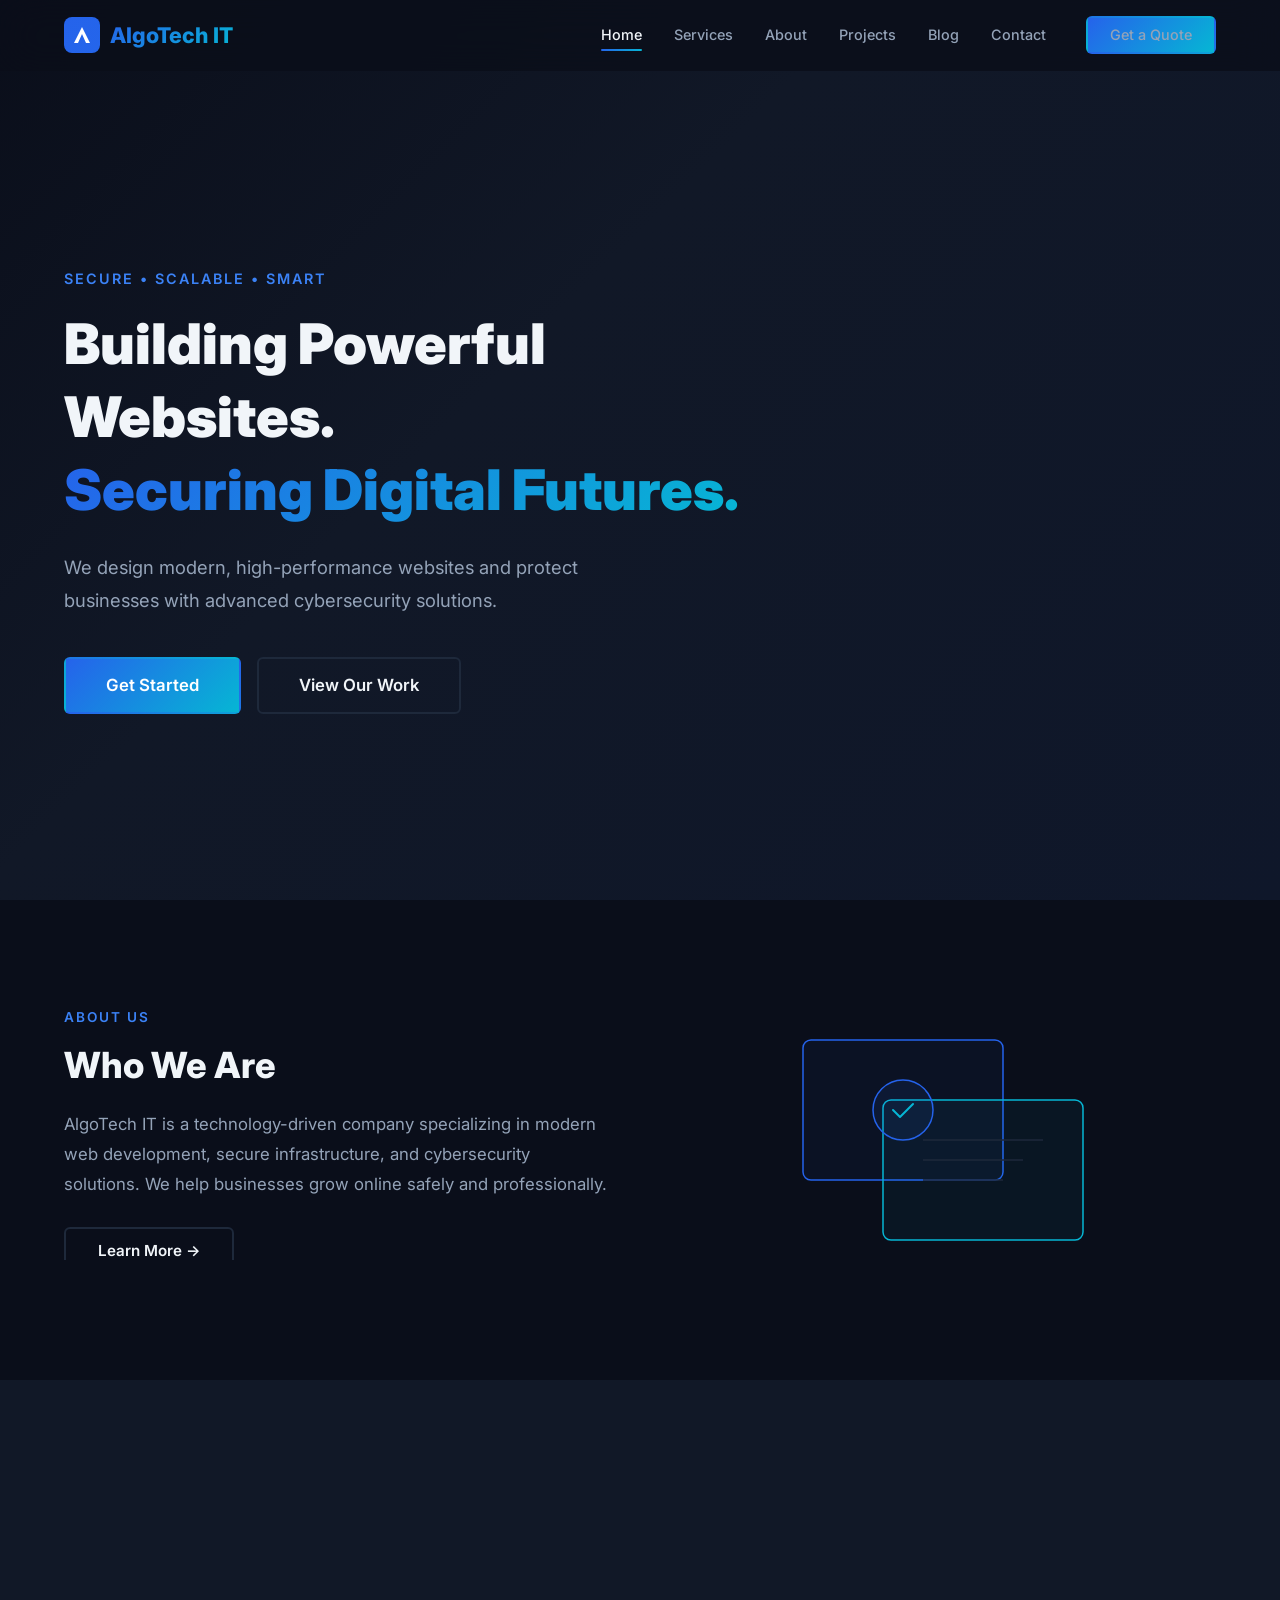
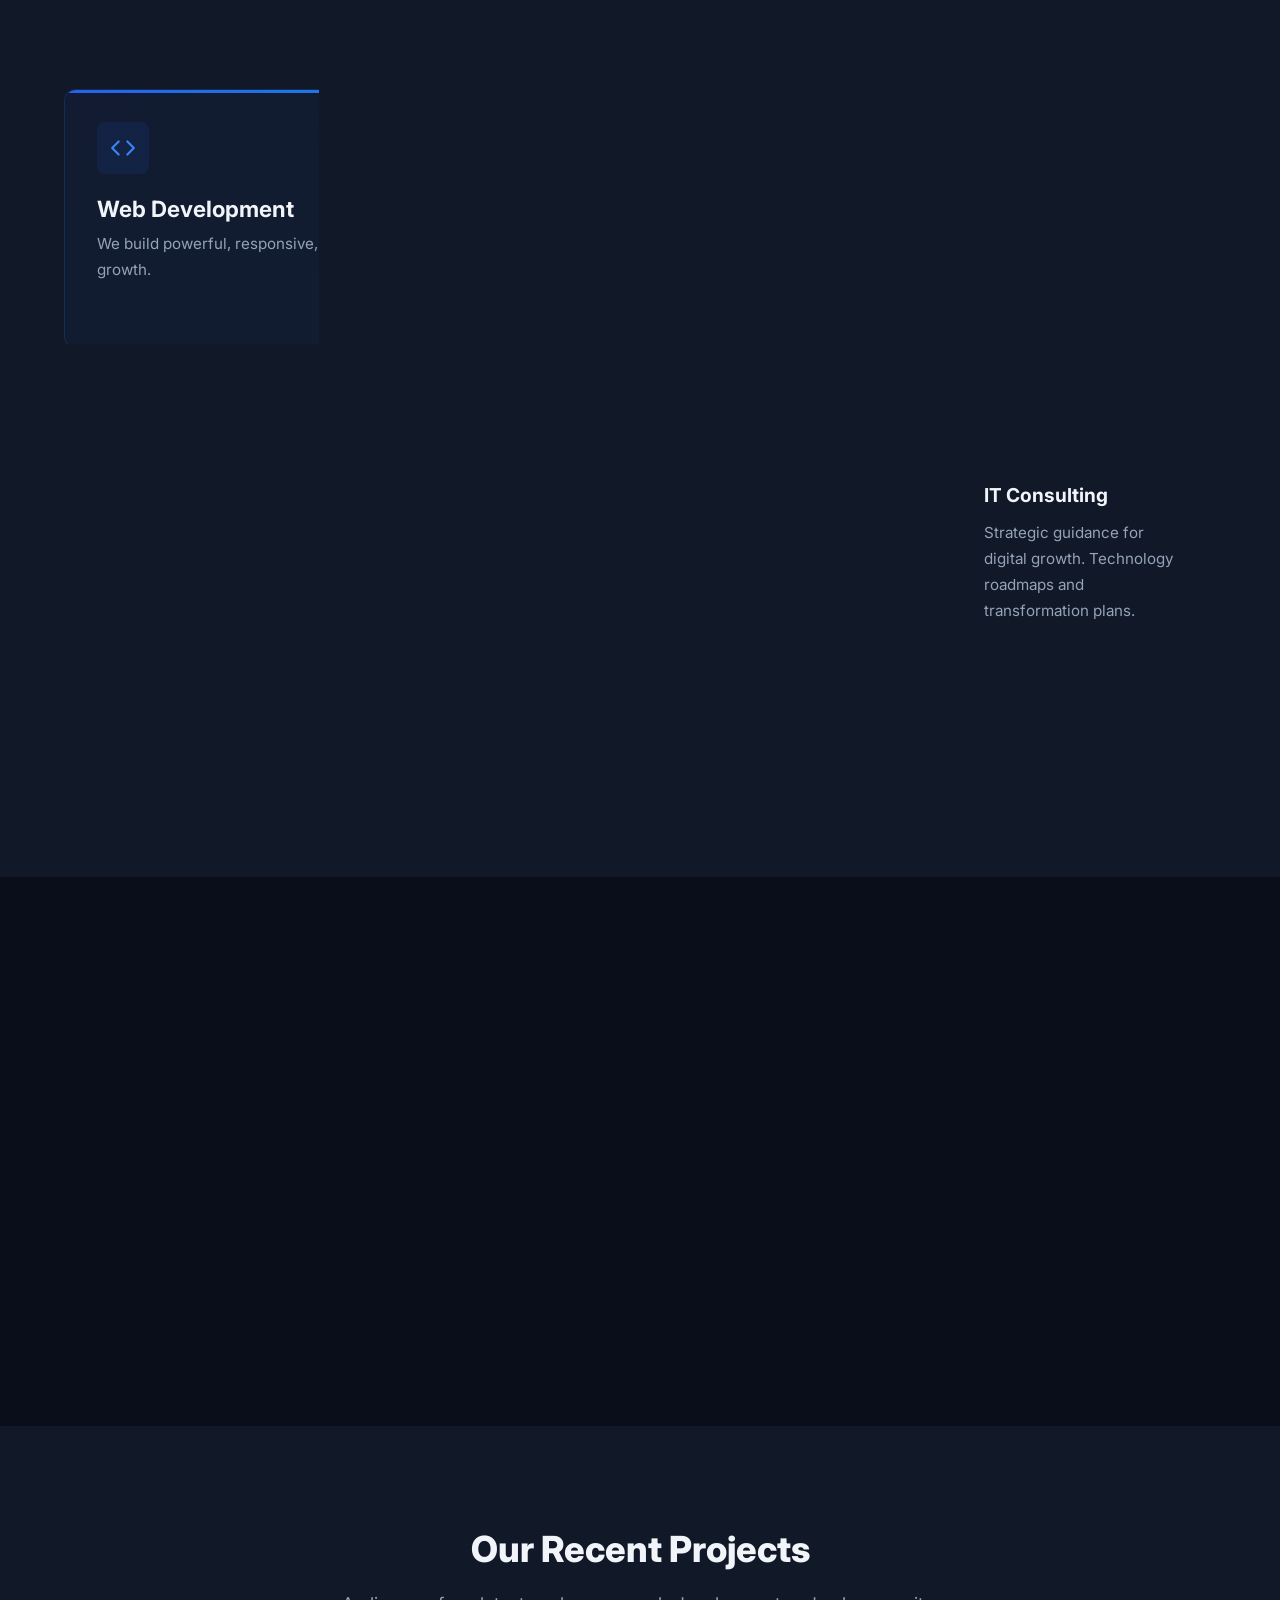
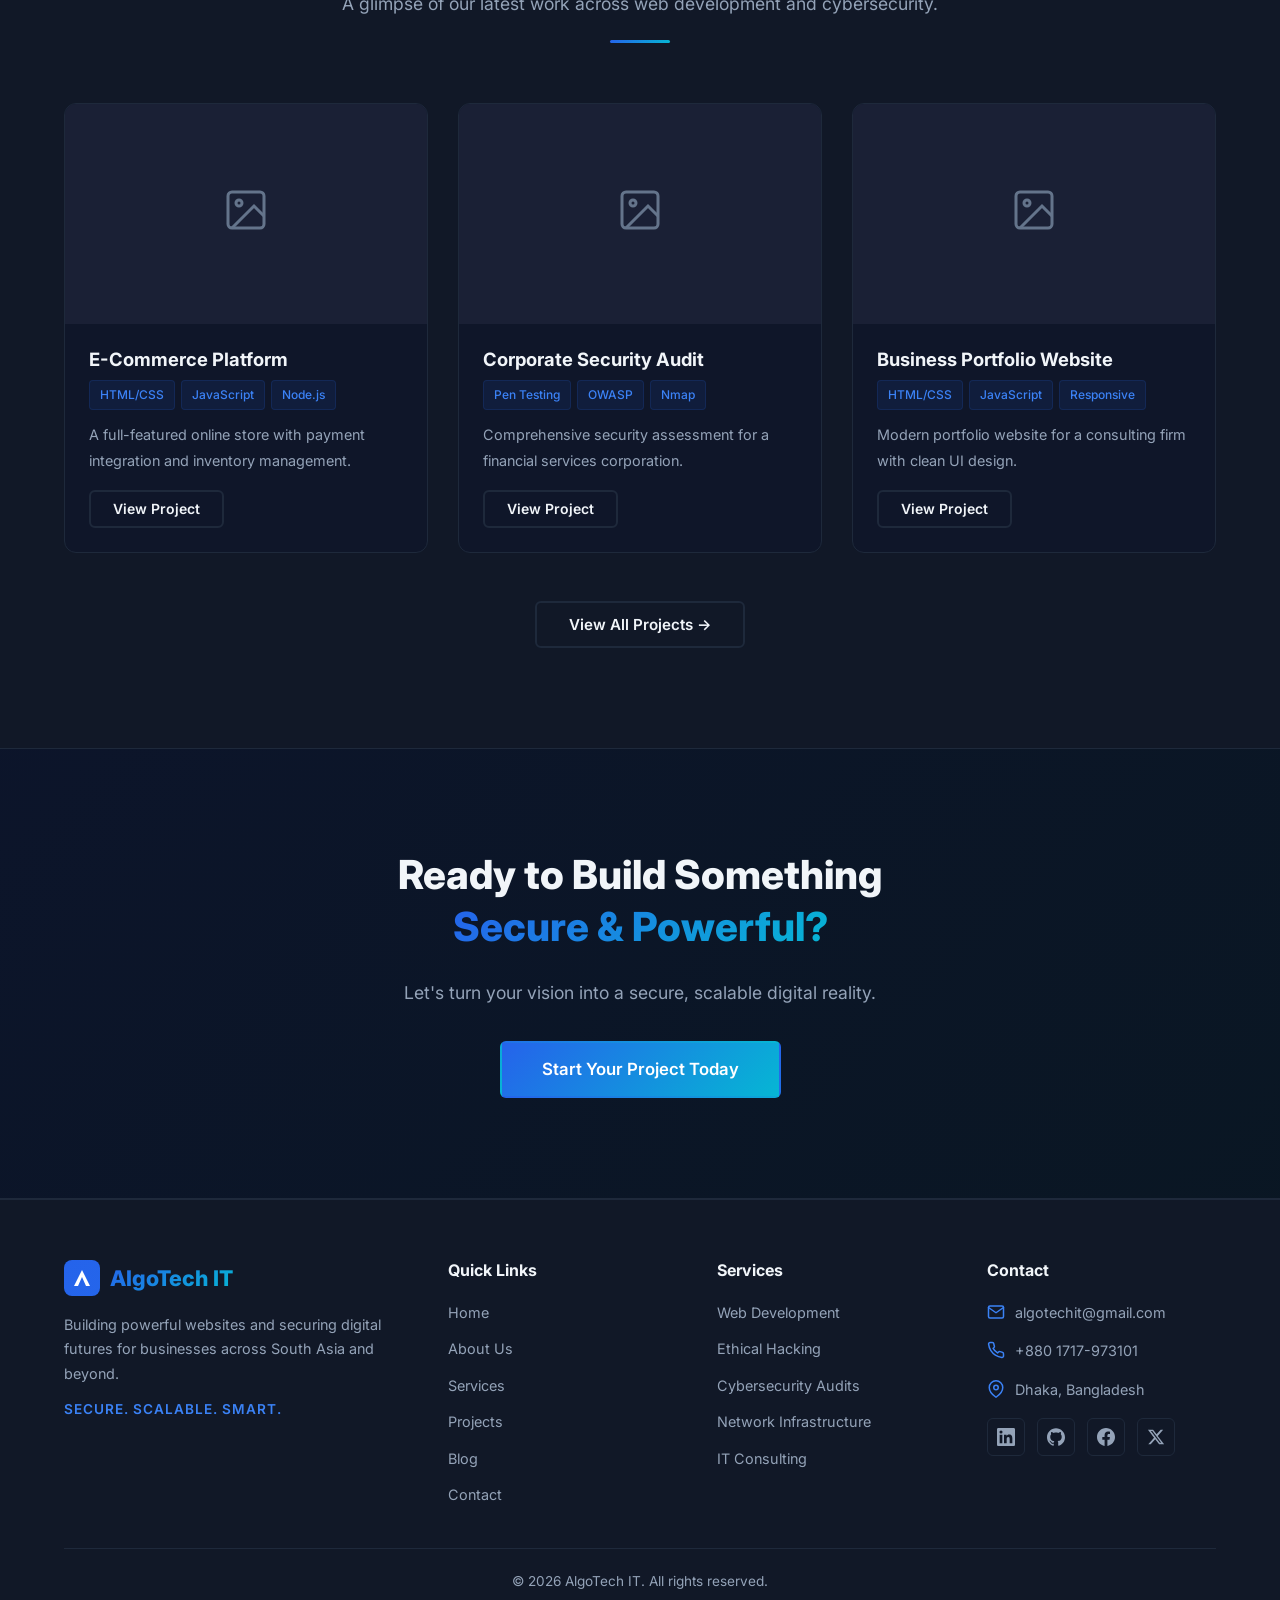
==== index.html @ ce2f061b "commiting initial website" ====
<!DOCTYPE html>
<html lang="en">
<head>
  <meta charset="UTF-8">
  <meta name="viewport" content="width=device-width, initial-scale=1.0">
  <title>AlgoTech IT — Building Powerful Websites. Securing Digital Futures.</title>
  <meta name="description" content="AlgoTech IT specializes in modern web development, cybersecurity solutions, and secure infrastructure. Build your digital presence with confidence.">
  
  <!-- Open Graph -->
  <meta property="og:title" content="AlgoTech IT — Secure. Scalable. Smart.">
  <meta property="og:description" content="Modern web development and cybersecurity solutions for businesses.">
  <meta property="og:type" content="website">
  <meta property="og:url" content="https://algotechit.com">
  <meta property="og:image" content="assets/images/og-image.jpg">
  
  <!-- Twitter Card -->
  <meta name="twitter:card" content="summary_large_image">
  <meta name="twitter:title" content="AlgoTech IT — Secure. Scalable. Smart.">
  <meta name="twitter:description" content="Modern web development and cybersecurity solutions for businesses.">
  
  <!-- Favicon -->
  <link rel="icon" type="image/svg+xml" href="assets/images/favicon.svg">
  
  <!-- Stylesheets -->
  <link rel="stylesheet" href="css/style.css">
  <link rel="stylesheet" href="css/components.css">
  <link rel="stylesheet" href="css/animations.css">
</head>
<body>

  <!-- ========== NAVIGATION ========== -->
  <nav class="navbar" role="navigation" aria-label="Main navigation">
    <div class="container">
      <a href="index.html" class="nav-logo" aria-label="AlgoTech IT Home">
        <!-- Logo SVG -->
        <svg class="logo-icon" viewBox="0 0 36 36" fill="none" xmlns="http://www.w3.org/2000/svg">
          <rect width="36" height="36" rx="8" fill="url(#logo-grad)"/>
          <path d="M10 26L18 10L26 26H22L18 17L14 26H10Z" fill="white"/>
          <defs>
            <linearGradient id="logo-grad" x1="0" y1="0" x2="36" y2="36">
              <stop stop-color="#2563eb"/>
              <stop offset="1" stop-color="#06b6d4"/>
            </linearGradient>
          </defs>
        </svg>
        <span>AlgoTech IT</span>
      </a>

      <div class="nav-links">
        <a href="index.html" aria-current="page">Home</a>
        <a href="services.html">Services</a>
        <a href="about.html">About</a>
        <a href="projects.html">Projects</a>
        <a href="blog.html">Blog</a>
        <a href="contact.html">Contact</a>
        <a href="contact.html" class="btn btn-primary btn-sm nav-cta">Get a Quote</a>
      </div>

      <button class="nav-toggle" aria-label="Toggle menu" aria-expanded="false">
        <span></span>
        <span></span>
        <span></span>
      </button>
    </div>
  </nav>

  <main>
    <!-- ========== HERO SECTION ========== -->
    <section class="hero" style="background: linear-gradient(135deg, #0a0e1a 0%, #111827 40%, #0f172a 100%);">
      <div class="container" style="min-height: 100vh; display: flex; align-items: center; padding-top: 80px;">
        <div style="max-width: 720px;">
          <p class="hero-animate-1" style="color: var(--accent-glow); font-weight: 600; font-size: 0.9rem; letter-spacing: 2px; text-transform: uppercase; margin-bottom: 16px;">
            Secure &bull; Scalable &bull; Smart
          </p>
          <h1 class="hero-animate-1" style="margin-bottom: 24px;">
            Building Powerful Websites.<br>
            <span class="text-gradient">Securing Digital Futures.</span>
          </h1>
          <p class="hero-animate-2" style="font-size: 1.15rem; color: var(--text-secondary); margin-bottom: 40px; max-width: 560px; line-height: 1.8;">
            We design modern, high-performance websites and protect businesses with advanced cybersecurity solutions.
          </p>
          <div class="hero-animate-3" style="display: flex; gap: 16px; flex-wrap: wrap;">
            <a href="contact.html" class="btn btn-primary btn-lg">Get Started</a>
            <a href="projects.html" class="btn btn-outline btn-lg">View Our Work</a>
          </div>
        </div>
      </div>
      <!-- Decorative element -->
      <div style="position: absolute; top: 50%; right: 10%; transform: translateY(-50%); opacity: 0.03; pointer-events: none; display: none;" aria-hidden="true">
        <svg width="500" height="500" viewBox="0 0 500 500" fill="none">
          <circle cx="250" cy="250" r="200" stroke="white" stroke-width="1"/>
          <circle cx="250" cy="250" r="150" stroke="white" stroke-width="1"/>
          <circle cx="250" cy="250" r="100" stroke="white" stroke-width="1"/>
        </svg>
      </div>
    </section>

    <!-- ========== ABOUT SNAPSHOT ========== -->
    <section class="section" id="about-snapshot">
      <div class="container">
        <div style="display: grid; grid-template-columns: 1fr 1fr; gap: 60px; align-items: center;">
          <div class="animate-on-scroll">
            <p style="color: var(--accent-glow); font-weight: 600; font-size: 0.85rem; letter-spacing: 2px; text-transform: uppercase; margin-bottom: 12px;">About Us</p>
            <h2 style="margin-bottom: 20px;">Who We Are</h2>
            <p style="font-size: 1.05rem; margin-bottom: 28px;">
              AlgoTech IT is a technology-driven company specializing in modern web development, secure infrastructure, and cybersecurity solutions. We help businesses grow online safely and professionally.
            </p>
            <a href="about.html" class="btn btn-outline">Learn More →</a>
          </div>
          <div class="animate-on-scroll" data-delay="2" style="display: flex; justify-content: center;">
            <!-- Decorative SVG Graphic -->
            <svg width="320" height="280" viewBox="0 0 320 280" fill="none" xmlns="http://www.w3.org/2000/svg">
              <rect x="20" y="40" width="200" height="140" rx="8" stroke="#2563eb" stroke-width="1.5" fill="rgba(37,99,235,0.05)"/>
              <rect x="100" y="100" width="200" height="140" rx="8" stroke="#06b6d4" stroke-width="1.5" fill="rgba(6,182,212,0.05)"/>
              <circle cx="120" cy="110" r="30" stroke="#2563eb" stroke-width="1.5" fill="rgba(37,99,235,0.08)"/>
              <path d="M110 110L117 117L130 104" stroke="#06b6d4" stroke-width="2" stroke-linecap="round" stroke-linejoin="round"/>
              <line x1="140" y1="140" x2="260" y2="140" stroke="#1e293b" stroke-width="1.5"/>
              <line x1="140" y1="160" x2="240" y2="160" stroke="#1e293b" stroke-width="1.5"/>
              <line x1="140" y1="180" x2="220" y2="180" stroke="#1e293b" stroke-width="1.5"/>
            </svg>
          </div>
        </div>
      </div>
    </section>

    <!-- ========== CORE SERVICES ========== -->
    <section class="section bg-secondary" id="services-preview">
      <div class="container">
        <div class="section-header animate-on-scroll">
          <h2>What We Do Best</h2>
          <p>Comprehensive technology solutions tailored for your business growth and security.</p>
          <span class="accent-line"></span>
        </div>

        <div style="display: grid; grid-template-columns: 1fr 1fr; gap: 30px; margin-bottom: 30px;">
          <!-- Web Development (Featured) -->
          <div class="card card-featured animate-on-scroll" style="grid-column: span 2;">
            <div style="display: grid; grid-template-columns: 1fr 1fr; gap: 40px; align-items: start;">
              <div>
                <div class="card-icon">
                  <svg viewBox="0 0 24 24" fill="none" stroke="currentColor" stroke-width="2" stroke-linecap="round" stroke-linejoin="round">
                    <polyline points="16 18 22 12 16 6"></polyline>
                    <polyline points="8 6 2 12 8 18"></polyline>
                  </svg>
                </div>
                <h3 style="font-size: 1.4rem; margin-bottom: 8px;">Web Development</h3>
                <p>We build powerful, responsive, and modern websites that drive business growth.</p>
              </div>
              <ul class="service-list">
                <li>
                  <svg viewBox="0 0 24 24" fill="none" stroke="currentColor" stroke-width="2" stroke-linecap="round" stroke-linejoin="round"><polyline points="20 6 9 17 4 12"></polyline></svg>
                  Custom Business Websites
                </li>
                <li>
                  <svg viewBox="0 0 24 24" fill="none" stroke="currentColor" stroke-width="2" stroke-linecap="round" stroke-linejoin="round"><polyline points="20 6 9 17 4 12"></polyline></svg>
                  E-commerce Platforms
                </li>
                <li>
                  <svg viewBox="0 0 24 24" fill="none" stroke="currentColor" stroke-width="2" stroke-linecap="round" stroke-linejoin="round"><polyline points="20 6 9 17 4 12"></polyline></svg>
                  Portfolio Websites
                </li>
                <li>
                  <svg viewBox="0 0 24 24" fill="none" stroke="currentColor" stroke-width="2" stroke-linecap="round" stroke-linejoin="round"><polyline points="20 6 9 17 4 12"></polyline></svg>
                  Web Applications
                </li>
                <li>
                  <svg viewBox="0 0 24 24" fill="none" stroke="currentColor" stroke-width="2" stroke-linecap="round" stroke-linejoin="round"><polyline points="20 6 9 17 4 12"></polyline></svg>
                  Maintenance &amp; Optimization
                </li>
              </ul>
            </div>
          </div>
        </div>

        <div class="grid grid-4">
          <!-- Ethical Hacking -->
          <div class="card animate-on-scroll" data-delay="1">
            <div class="card-icon">
              <svg viewBox="0 0 24 24" fill="none" stroke="currentColor" stroke-width="2" stroke-linecap="round" stroke-linejoin="round">
                <path d="M12 22s8-4 8-10V5l-8-3-8 3v7c0 6 8 10 8 10z"></path>
              </svg>
            </div>
            <h3>Ethical Hacking &amp; Pen Testing</h3>
            <p>Identify vulnerabilities before hackers do. Proactive security testing for your systems.</p>
          </div>

          <!-- Cybersecurity Audits -->
          <div class="card animate-on-scroll" data-delay="2">
            <div class="card-icon">
              <svg viewBox="0 0 24 24" fill="none" stroke="currentColor" stroke-width="2" stroke-linecap="round" stroke-linejoin="round">
                <path d="M9 21H5a2 2 0 0 1-2-2V5a2 2 0 0 1 2-2h4"></path>
                <polyline points="16 17 21 12 16 7"></polyline>
                <line x1="21" y1="12" x2="9" y2="12"></line>
              </svg>
            </div>
            <h3>Cybersecurity Audits</h3>
            <p>Full security assessment for your systems. Comprehensive reports and recommendations.</p>
          </div>

          <!-- Network Infrastructure -->
          <div class="card animate-on-scroll" data-delay="3">
            <div class="card-icon">
              <svg viewBox="0 0 24 24" fill="none" stroke="currentColor" stroke-width="2" stroke-linecap="round" stroke-linejoin="round">
                <rect x="2" y="2" width="20" height="8" rx="2" ry="2"></rect>
                <rect x="2" y="14" width="20" height="8" rx="2" ry="2"></rect>
                <line x1="6" y1="6" x2="6.01" y2="6"></line>
                <line x1="6" y1="18" x2="6.01" y2="18"></line>
              </svg>
            </div>
            <h3>Network Infrastructure</h3>
            <p>Reliable and scalable network solutions. From setup to ongoing management.</p>
          </div>

          <!-- IT Consulting -->
          <div class="card animate-on-scroll" data-delay="4">
            <div class="card-icon">
              <svg viewBox="0 0 24 24" fill="none" stroke="currentColor" stroke-width="2" stroke-linecap="round" stroke-linejoin="round">
                <circle cx="12" cy="12" r="3"></circle>
                <path d="M19.4 15a1.65 1.65 0 0 0 .33 1.82l.06.06a2 2 0 0 1 0 2.83 2 2 0 0 1-2.83 0l-.06-.06a1.65 1.65 0 0 0-1.82-.33 1.65 1.65 0 0 0-1 1.51V21a2 2 0 0 1-2 2 2 2 0 0 1-2-2v-.09A1.65 1.65 0 0 0 9 19.4a1.65 1.65 0 0 0-1.82.33l-.06.06a2 2 0 0 1-2.83 0 2 2 0 0 1 0-2.83l.06-.06A1.65 1.65 0 0 0 4.68 15a1.65 1.65 0 0 0-1.51-1H3a2 2 0 0 1-2-2 2 2 0 0 1 2-2h.09A1.65 1.65 0 0 0 4.6 9a1.65 1.65 0 0 0-.33-1.82l-.06-.06a2 2 0 0 1 0-2.83 2 2 0 0 1 2.83 0l.06.06A1.65 1.65 0 0 0 9 4.68a1.65 1.65 0 0 0 1-1.51V3a2 2 0 0 1 2-2 2 2 0 0 1 2 2v.09a1.65 1.65 0 0 0 1 1.51 1.65 1.65 0 0 0 1.82-.33l.06-.06a2 2 0 0 1 2.83 0 2 2 0 0 1 0 2.83l-.06.06a1.65 1.65 0 0 0-.33 1.82V9a1.65 1.65 0 0 0 1.51 1H21a2 2 0 0 1 2 2 2 2 0 0 1-2 2h-.09a1.65 1.65 0 0 0-1.51 1z"></path>
              </svg>
            </div>
            <h3>IT Consulting</h3>
            <p>Strategic guidance for digital growth. Technology roadmaps and transformation plans.</p>
          </div>
        </div>

        <div style="text-align: center; margin-top: 48px;" class="animate-on-scroll">
          <a href="services.html" class="btn btn-outline">View All Services →</a>
        </div>
      </div>
    </section>

    <!-- ========== WHY CHOOSE US ========== -->
    <section class="section" id="why-us">
      <div class="container">
        <div class="section-header animate-on-scroll">
          <h2>Why Businesses Trust AlgoTech IT</h2>
          <p>We combine technical excellence with a commitment to security and client success.</p>
          <span class="accent-line"></span>
        </div>

        <div class="check-grid animate-on-scroll">
          <div class="check-item">
            <svg viewBox="0 0 24 24" fill="none" stroke="currentColor" stroke-width="2" stroke-linecap="round" stroke-linejoin="round"><polyline points="20 6 9 17 4 12"></polyline></svg>
            <span>Secure Coding Standards</span>
          </div>
          <div class="check-item">
            <svg viewBox="0 0 24 24" fill="none" stroke="currentColor" stroke-width="2" stroke-linecap="round" stroke-linejoin="round"><polyline points="20 6 9 17 4 12"></polyline></svg>
            <span>Modern UI/UX Design</span>
          </div>
          <div class="check-item">
            <svg viewBox="0 0 24 24" fill="none" stroke="currentColor" stroke-width="2" stroke-linecap="round" stroke-linejoin="round"><polyline points="20 6 9 17 4 12"></polyline></svg>
            <span>Fast Delivery</span>
          </div>
          <div class="check-item">
            <svg viewBox="0 0 24 24" fill="none" stroke="currentColor" stroke-width="2" stroke-linecap="round" stroke-linejoin="round"><polyline points="20 6 9 17 4 12"></polyline></svg>
            <span>Scalable Solutions</span>
          </div>
          <div class="check-item">
            <svg viewBox="0 0 24 24" fill="none" stroke="currentColor" stroke-width="2" stroke-linecap="round" stroke-linejoin="round"><polyline points="20 6 9 17 4 12"></polyline></svg>
            <span>Dedicated Support</span>
          </div>
        </div>
      </div>
    </section>

    <!-- ========== PORTFOLIO PREVIEW ========== -->
    <section class="section bg-secondary" id="portfolio-preview">
      <div class="container">
        <div class="section-header animate-on-scroll">
          <h2>Our Recent Projects</h2>
          <p>A glimpse of our latest work across web development and cybersecurity.</p>
          <span class="accent-line"></span>
        </div>

        <div class="grid grid-3">
          <!-- Project 1 -->
          <div class="project-card animate-on-scroll" data-delay="1">
            <div class="project-card-image">
              <div class="placeholder-icon">
                <svg viewBox="0 0 24 24" fill="none" stroke="currentColor" stroke-width="1.5"><rect x="3" y="3" width="18" height="18" rx="2"/><circle cx="8.5" cy="8.5" r="1.5"/><path d="M21 15l-5-5L5 21"/></svg>
              </div>
            </div>
            <div class="project-card-body">
              <h3>E-Commerce Platform</h3>
              <div class="tech-tags">
                <span class="tech-tag">HTML/CSS</span>
                <span class="tech-tag">JavaScript</span>
                <span class="tech-tag">Node.js</span>
              </div>
              <p>A full-featured online store with payment integration and inventory management.</p>
              <a href="projects.html" class="btn btn-outline btn-sm">View Project</a>
            </div>
          </div>

          <!-- Project 2 -->
          <div class="project-card animate-on-scroll" data-delay="2">
            <div class="project-card-image">
              <div class="placeholder-icon">
                <svg viewBox="0 0 24 24" fill="none" stroke="currentColor" stroke-width="1.5"><rect x="3" y="3" width="18" height="18" rx="2"/><circle cx="8.5" cy="8.5" r="1.5"/><path d="M21 15l-5-5L5 21"/></svg>
              </div>
            </div>
            <div class="project-card-body">
              <h3>Corporate Security Audit</h3>
              <div class="tech-tags">
                <span class="tech-tag">Pen Testing</span>
                <span class="tech-tag">OWASP</span>
                <span class="tech-tag">Nmap</span>
              </div>
              <p>Comprehensive security assessment for a financial services corporation.</p>
              <a href="projects.html" class="btn btn-outline btn-sm">View Project</a>
            </div>
          </div>

          <!-- Project 3 -->
          <div class="project-card animate-on-scroll" data-delay="3">
            <div class="project-card-image">
              <div class="placeholder-icon">
                <svg viewBox="0 0 24 24" fill="none" stroke="currentColor" stroke-width="1.5"><rect x="3" y="3" width="18" height="18" rx="2"/><circle cx="8.5" cy="8.5" r="1.5"/><path d="M21 15l-5-5L5 21"/></svg>
              </div>
            </div>
            <div class="project-card-body">
              <h3>Business Portfolio Website</h3>
              <div class="tech-tags">
                <span class="tech-tag">HTML/CSS</span>
                <span class="tech-tag">JavaScript</span>
                <span class="tech-tag">Responsive</span>
              </div>
              <p>Modern portfolio website for a consulting firm with clean UI design.</p>
              <a href="projects.html" class="btn btn-outline btn-sm">View Project</a>
            </div>
          </div>
        </div>

        <div style="text-align: center; margin-top: 48px;" class="animate-on-scroll">
          <a href="projects.html" class="btn btn-outline">View All Projects →</a>
        </div>
      </div>
    </section>

    <!-- ========== CTA SECTION ========== -->
    <section class="cta-section">
      <div class="container animate-on-scroll">
        <h2>Ready to Build Something<br><span class="text-gradient">Secure &amp; Powerful?</span></h2>
        <p>Let's turn your vision into a secure, scalable digital reality.</p>
        <a href="contact.html" class="btn btn-primary btn-lg">Start Your Project Today</a>
      </div>
    </section>
  </main>

  <!-- ========== FOOTER ========== -->
  <footer class="footer">
    <div class="container">
      <div class="footer-grid">
        <!-- Brand -->
        <div class="footer-col footer-brand">
          <a href="index.html" class="nav-logo" style="margin-bottom: 4px;">
            <svg class="logo-icon" viewBox="0 0 36 36" fill="none" xmlns="http://www.w3.org/2000/svg">
              <rect width="36" height="36" rx="8" fill="url(#logo-grad-f)"/>
              <path d="M10 26L18 10L26 26H22L18 17L14 26H10Z" fill="white"/>
              <defs><linearGradient id="logo-grad-f" x1="0" y1="0" x2="36" y2="36"><stop stop-color="#2563eb"/><stop offset="1" stop-color="#06b6d4"/></linearGradient></defs>
            </svg>
            <span>AlgoTech IT</span>
          </a>
          <p>Building powerful websites and securing digital futures for businesses across South Asia and beyond.</p>
          <p class="tagline">Secure. Scalable. Smart.</p>
        </div>

        <!-- Quick Links -->
        <div class="footer-col">
          <h4>Quick Links</h4>
          <div class="footer-links">
            <a href="index.html">Home</a>
            <a href="about.html">About Us</a>
            <a href="services.html">Services</a>
            <a href="projects.html">Projects</a>
            <a href="blog.html">Blog</a>
            <a href="contact.html">Contact</a>
          </div>
        </div>

        <!-- Services -->
        <div class="footer-col">
          <h4>Services</h4>
          <div class="footer-links">
            <a href="services.html#web-development">Web Development</a>
            <a href="services.html#ethical-hacking">Ethical Hacking</a>
            <a href="services.html#cybersecurity">Cybersecurity Audits</a>
            <a href="services.html#networking">Network Infrastructure</a>
            <a href="services.html#consulting">IT Consulting</a>
          </div>
        </div>

        <!-- Contact -->
        <div class="footer-col">
          <h4>Contact</h4>
          <div class="footer-contact-item">
            <svg viewBox="0 0 24 24" fill="none" stroke="currentColor" stroke-width="2" stroke-linecap="round" stroke-linejoin="round"><path d="M4 4h16c1.1 0 2 .9 2 2v12c0 1.1-.9 2-2 2H4c-1.1 0-2-.9-2-2V6c0-1.1.9-2 2-2z"></path><polyline points="22,6 12,13 2,6"></polyline></svg>
            <span>algotechit@gmail.com</span>
          </div>
          <div class="footer-contact-item">
            <svg viewBox="0 0 24 24" fill="none" stroke="currentColor" stroke-width="2" stroke-linecap="round" stroke-linejoin="round"><path d="M22 16.92v3a2 2 0 0 1-2.18 2 19.79 19.79 0 0 1-8.63-3.07 19.5 19.5 0 0 1-6-6 19.79 19.79 0 0 1-3.07-8.67A2 2 0 0 1 4.11 2h3a2 2 0 0 1 2 1.72 12.84 12.84 0 0 0 .7 2.81 2 2 0 0 1-.45 2.11L8.09 9.91a16 16 0 0 0 6 6l1.27-1.27a2 2 0 0 1 2.11-.45 12.84 12.84 0 0 0 2.81.7A2 2 0 0 1 22 16.92z"></path></svg>
            <span>+880 1717-973101</span>
          </div>
          <div class="footer-contact-item">
            <svg viewBox="0 0 24 24" fill="none" stroke="currentColor" stroke-width="2" stroke-linecap="round" stroke-linejoin="round"><path d="M21 10c0 7-9 13-9 13s-9-6-9-13a9 9 0 0 1 18 0z"></path><circle cx="12" cy="10" r="3"></circle></svg>
            <span>Dhaka, Bangladesh</span>
          </div>
          <div class="footer-socials">
            <a href="#" aria-label="LinkedIn"><svg viewBox="0 0 24 24" fill="currentColor"><path d="M20.447 20.452h-3.554v-5.569c0-1.328-.027-3.037-1.852-3.037-1.853 0-2.136 1.445-2.136 2.939v5.667H9.351V9h3.414v1.561h.046c.477-.9 1.637-1.85 3.37-1.85 3.601 0 4.267 2.37 4.267 5.455v6.286zM5.337 7.433a2.062 2.062 0 0 1-2.063-2.065 2.064 2.064 0 1 1 2.063 2.065zm1.782 13.019H3.555V9h3.564v11.452zM22.225 0H1.771C.792 0 0 .774 0 1.729v20.542C0 23.227.792 24 1.771 24h20.451C23.2 24 24 23.227 24 22.271V1.729C24 .774 23.2 0 22.222 0h.003z"/></svg></a>
            <a href="#" aria-label="GitHub"><svg viewBox="0 0 24 24" fill="currentColor"><path d="M12 .297c-6.63 0-12 5.373-12 12 0 5.303 3.438 9.8 8.205 11.385.6.113.82-.258.82-.577 0-.285-.01-1.04-.015-2.04-3.338.724-4.042-1.61-4.042-1.61C4.422 18.07 3.633 17.7 3.633 17.7c-1.087-.744.084-.729.084-.729 1.205.084 1.838 1.236 1.838 1.236 1.07 1.835 2.809 1.305 3.495.998.108-.776.417-1.305.76-1.605-2.665-.3-5.466-1.332-5.466-5.93 0-1.31.465-2.38 1.235-3.22-.135-.303-.54-1.523.105-3.176 0 0 1.005-.322 3.3 1.23.96-.267 1.98-.399 3-.405 1.02.006 2.04.138 3 .405 2.28-1.552 3.285-1.23 3.285-1.23.645 1.653.24 2.873.12 3.176.765.84 1.23 1.91 1.23 3.22 0 4.61-2.805 5.625-5.475 5.92.42.36.81 1.096.81 2.22 0 1.606-.015 2.896-.015 3.286 0 .315.21.69.825.57C20.565 22.092 24 17.592 24 12.297c0-6.627-5.373-12-12-12"/></svg></a>
            <a href="#" aria-label="Facebook"><svg viewBox="0 0 24 24" fill="currentColor"><path d="M24 12.073c0-6.627-5.373-12-12-12s-12 5.373-12 12c0 5.99 4.388 10.954 10.125 11.854v-8.385H7.078v-3.47h3.047V9.43c0-3.007 1.792-4.669 4.533-4.669 1.312 0 2.686.235 2.686.235v2.953H15.83c-1.491 0-1.956.925-1.956 1.874v2.25h3.328l-.532 3.47h-2.796v8.385C19.612 23.027 24 18.062 24 12.073z"/></svg></a>
            <a href="#" aria-label="Twitter / X"><svg viewBox="0 0 24 24" fill="currentColor"><path d="M18.244 2.25h3.308l-7.227 8.26 8.502 11.24H16.17l-5.214-6.817L4.99 21.75H1.68l7.73-8.835L1.254 2.25H8.08l4.713 6.231zm-1.161 17.52h1.833L7.084 4.126H5.117z"/></svg></a>
          </div>
        </div>
      </div>

      <div class="footer-bottom">
        <p>&copy; <span id="current-year">2026</span> AlgoTech IT. All rights reserved.</p>
      </div>
    </div>
  </footer>

  <!-- Scripts -->
  <script src="js/main.js"></script>
</body>
</html>
---- css/style.css ----
/* ============================================
   AlgoTech IT — Global Styles
   Dark Theme | Navy + Electric Blue
   ============================================ */

/* ---------- Google Fonts ---------- */
@import url('https://fonts.googleapis.com/css2?family=Inter:wght@300;400;500;600;700;800;900&display=swap');

/* ---------- CSS Variables ---------- */
:root {
  /* Colors */
  --bg-primary: #0a0e1a;
  --bg-secondary: #111827;
  --bg-tertiary: #1a2035;
  --bg-card: #0f1629;
  --bg-card-hover: #141c33;
  --accent-primary: #2563eb;
  --accent-glow: #3b82f6;
  --accent-cyan: #06b6d4;
  --accent-gradient: linear-gradient(135deg, #2563eb, #06b6d4);
  --accent-gradient-hover: linear-gradient(135deg, #3b82f6, #22d3ee);
  --text-primary: #f1f5f9;
  --text-secondary: #94a3b8;
  --text-muted: #64748b;
  --border-color: #1e293b;
  --border-hover: #2563eb;

  /* Typography */
  --font-family: 'Inter', -apple-system, BlinkMacSystemFont, 'Segoe UI', Roboto, sans-serif;

  /* Spacing */
  --section-padding: 100px 0;
  --container-max: 1200px;
  --container-padding: 0 24px;

  /* Border Radius */
  --radius-sm: 6px;
  --radius-md: 8px;
  --radius-lg: 12px;
  --radius-xl: 16px;
  --radius-full: 50%;

  /* Shadows */
  --shadow-sm: 0 1px 3px rgba(0, 0, 0, 0.3);
  --shadow-md: 0 4px 20px rgba(0, 0, 0, 0.4);
  --shadow-lg: 0 10px 40px rgba(0, 0, 0, 0.5);
  --shadow-glow: 0 0 30px rgba(37, 99, 235, 0.15);

  /* Transitions */
  --transition-fast: 0.2s ease;
  --transition-base: 0.3s ease;
  --transition-slow: 0.5s ease;
}

/* ---------- Reset ---------- */
*,
*::before,
*::after {
  margin: 0;
  padding: 0;
  box-sizing: border-box;
}

html {
  scroll-behavior: smooth;
  font-size: 16px;
  -webkit-text-size-adjust: 100%;
}

body {
  font-family: var(--font-family);
  background-color: var(--bg-primary);
  color: var(--text-primary);
  line-height: 1.7;
  overflow-x: hidden;
  -webkit-font-smoothing: antialiased;
  -moz-osx-font-smoothing: grayscale;
}

img {
  max-width: 100%;
  height: auto;
  display: block;
}

a {
  color: var(--accent-glow);
  text-decoration: none;
  transition: color var(--transition-fast);
}

a:hover {
  color: var(--accent-cyan);
}

ul, ol {
  list-style: none;
}

input, textarea, select, button {
  font-family: inherit;
  font-size: inherit;
}

/* ---------- Container ---------- */
.container {
  max-width: var(--container-max);
  margin: 0 auto;
  padding: var(--container-padding);
}

/* ---------- Section ---------- */
.section {
  padding: var(--section-padding);
}

.section-header {
  text-align: center;
  margin-bottom: 60px;
}

.section-header h2 {
  font-size: 2.25rem;
  font-weight: 800;
  margin-bottom: 16px;
  color: var(--text-primary);
}

.section-header p {
  font-size: 1.1rem;
  color: var(--text-secondary);
  max-width: 600px;
  margin: 0 auto;
}

.section-header .accent-line {
  display: block;
  width: 60px;
  height: 3px;
  background: var(--accent-gradient);
  margin: 20px auto 0;
  border-radius: 2px;
}

/* ---------- Grid System ---------- */
.grid {
  display: grid;
  gap: 30px;
}

.grid-2 {
  grid-template-columns: repeat(2, 1fr);
}

.grid-3 {
  grid-template-columns: repeat(3, 1fr);
}

.grid-4 {
  grid-template-columns: repeat(4, 1fr);
}

/* ---------- Typography ---------- */
h1, h2, h3, h4, h5, h6 {
  line-height: 1.3;
  color: var(--text-primary);
}

h1 { font-size: 3.5rem; font-weight: 900; }
h2 { font-size: 2.25rem; font-weight: 800; }
h3 { font-size: 1.5rem; font-weight: 700; }
h4 { font-size: 1.25rem; font-weight: 600; }

p {
  color: var(--text-secondary);
  line-height: 1.8;
}

.text-gradient {
  background: var(--accent-gradient);
  -webkit-background-clip: text;
  -webkit-text-fill-color: transparent;
  background-clip: text;
}

/* ---------- Background Patterns ---------- */
.bg-secondary {
  background-color: var(--bg-secondary);
}

.bg-tertiary {
  background-color: var(--bg-tertiary);
}

/* ---------- Responsive ---------- */
@media (max-width: 1024px) {
  .grid-4 {
    grid-template-columns: repeat(2, 1fr);
  }
  h1 { font-size: 2.75rem; }
  h2 { font-size: 2rem; }
}

@media (max-width: 768px) {
  .grid-2,
  .grid-3,
  .grid-4 {
    grid-template-columns: 1fr;
  }
  
  h1 { font-size: 2.25rem; }
  h2 { font-size: 1.75rem; }
  h3 { font-size: 1.25rem; }

  .section {
    padding: 60px 0;
  }

  .section-header {
    margin-bottom: 40px;
  }

  .section-header h2 {
    font-size: 1.75rem;
  }
}

@media (max-width: 480px) {
  h1 { font-size: 1.85rem; }
  .container {
    padding: 0 16px;
  }
}
---- css/components.css ----
/* ============================================
   AlgoTech IT — Reusable Components
   Nav, Footer, Buttons, Cards, Team
   ============================================ */

/* ---------- Buttons ---------- */
.btn {
  display: inline-flex;
  align-items: center;
  justify-content: center;
  gap: 8px;
  padding: 14px 32px;
  font-size: 0.95rem;
  font-weight: 600;
  border-radius: var(--radius-sm);
  border: 2px solid transparent;
  cursor: pointer;
  transition: all var(--transition-base);
  text-decoration: none;
  line-height: 1;
}

.btn-primary {
  background: var(--accent-gradient);
  color: #fff;
  border-color: transparent;
}

.btn-primary:hover {
  background: var(--accent-gradient-hover);
  transform: translateY(-2px);
  box-shadow: 0 6px 25px rgba(37, 99, 235, 0.35);
  color: #fff;
}

.btn-outline {
  background: transparent;
  color: var(--text-primary);
  border-color: var(--border-color);
}

.btn-outline:hover {
  border-color: var(--accent-primary);
  color: var(--accent-glow);
  transform: translateY(-2px);
}

.btn-sm {
  padding: 10px 22px;
  font-size: 0.875rem;
}

.btn-lg {
  padding: 18px 40px;
  font-size: 1.05rem;
}

/* ---------- Navigation ---------- */
.navbar {
  position: fixed;
  top: 0;
  left: 0;
  width: 100%;
  z-index: 1000;
  padding: 16px 0;
  transition: all var(--transition-base);
  background: rgba(10, 14, 26, 0.8);
  backdrop-filter: blur(20px);
  -webkit-backdrop-filter: blur(20px);
  border-bottom: 1px solid transparent;
}

.navbar.scrolled {
  padding: 10px 0;
  background: rgba(10, 14, 26, 0.95);
  border-bottom-color: var(--border-color);
  box-shadow: var(--shadow-md);
}

.navbar .container {
  display: flex;
  align-items: center;
  justify-content: space-between;
}

.nav-logo {
  display: flex;
  align-items: center;
  gap: 10px;
  font-size: 1.35rem;
  font-weight: 800;
  color: var(--text-primary);
  text-decoration: none;
}

.nav-logo:hover {
  color: var(--text-primary);
}

.nav-logo .logo-icon {
  width: 36px;
  height: 36px;
}

.nav-logo span {
  background: var(--accent-gradient);
  -webkit-background-clip: text;
  -webkit-text-fill-color: transparent;
  background-clip: text;
}

.nav-links {
  display: flex;
  align-items: center;
  gap: 32px;
}

.nav-links a {
  color: var(--text-secondary);
  font-size: 0.9rem;
  font-weight: 500;
  text-decoration: none;
  transition: color var(--transition-fast);
  position: relative;
}

.nav-links a::after {
  content: '';
  position: absolute;
  bottom: -4px;
  left: 0;
  width: 0;
  height: 2px;
  background: var(--accent-gradient);
  transition: width var(--transition-base);
  border-radius: 1px;
}

.nav-links a:hover,
.nav-links a[aria-current="page"] {
  color: var(--text-primary);
}

.nav-links a:hover::after,
.nav-links a[aria-current="page"]::after {
  width: 100%;
}

.nav-cta {
  margin-left: 8px;
}

/* Mobile Menu Toggle */
.nav-toggle {
  display: none;
  flex-direction: column;
  gap: 5px;
  background: none;
  border: none;
  cursor: pointer;
  padding: 4px;
}

.nav-toggle span {
  display: block;
  width: 24px;
  height: 2px;
  background: var(--text-primary);
  border-radius: 2px;
  transition: all var(--transition-base);
}

.nav-toggle.active span:nth-child(1) {
  transform: rotate(45deg) translate(5px, 5px);
}

.nav-toggle.active span:nth-child(2) {
  opacity: 0;
}

.nav-toggle.active span:nth-child(3) {
  transform: rotate(-45deg) translate(5px, -5px);
}

/* ---------- Cards ---------- */
.card {
  background: var(--bg-card);
  border: 1px solid var(--border-color);
  border-radius: var(--radius-lg);
  padding: 32px;
  transition: all var(--transition-base);
}

.card:hover {
  border-color: rgba(37, 99, 235, 0.3);
  transform: translateY(-4px);
  box-shadow: var(--shadow-glow);
  background: var(--bg-card-hover);
}

.card-icon {
  width: 52px;
  height: 52px;
  display: flex;
  align-items: center;
  justify-content: center;
  background: rgba(37, 99, 235, 0.1);
  border-radius: var(--radius-md);
  margin-bottom: 20px;
  color: var(--accent-glow);
}

.card-icon svg {
  width: 26px;
  height: 26px;
}

.card h3 {
  margin-bottom: 12px;
  font-size: 1.2rem;
}

.card p {
  font-size: 0.95rem;
  line-height: 1.7;
}

/* Featured Card (Web Dev) */
.card-featured {
  border-color: rgba(37, 99, 235, 0.2);
  background: linear-gradient(135deg, rgba(37, 99, 235, 0.05), rgba(6, 182, 212, 0.05));
  position: relative;
  overflow: hidden;
}

.card-featured::before {
  content: '';
  position: absolute;
  top: 0;
  left: 0;
  right: 0;
  height: 3px;
  background: var(--accent-gradient);
}

/* ---------- Service List ---------- */
.service-list {
  display: flex;
  flex-direction: column;
  gap: 12px;
  margin-top: 16px;
}

.service-list li {
  display: flex;
  align-items: flex-start;
  gap: 10px;
  color: var(--text-secondary);
  font-size: 0.95rem;
}

.service-list li svg {
  width: 18px;
  height: 18px;
  color: var(--accent-cyan);
  flex-shrink: 0;
  margin-top: 3px;
}

/* ---------- Check Items ---------- */
.check-grid {
  display: grid;
  grid-template-columns: repeat(auto-fit, minmax(220px, 1fr));
  gap: 20px;
}

.check-item {
  display: flex;
  align-items: center;
  gap: 12px;
  padding: 16px 20px;
  background: var(--bg-card);
  border: 1px solid var(--border-color);
  border-radius: var(--radius-md);
  transition: all var(--transition-base);
}

.check-item:hover {
  border-color: rgba(37, 99, 235, 0.3);
  background: var(--bg-card-hover);
}

.check-item svg {
  width: 22px;
  height: 22px;
  color: var(--accent-cyan);
  flex-shrink: 0;
}

.check-item span {
  font-weight: 500;
  font-size: 0.95rem;
}

/* ---------- Project Cards ---------- */
.project-card {
  background: var(--bg-card);
  border: 1px solid var(--border-color);
  border-radius: var(--radius-lg);
  overflow: hidden;
  transition: all var(--transition-base);
}

.project-card:hover {
  border-color: rgba(37, 99, 235, 0.3);
  transform: translateY(-4px);
  box-shadow: var(--shadow-glow);
}

.project-card-image {
  width: 100%;
  height: 220px;
  background: var(--bg-tertiary);
  display: flex;
  align-items: center;
  justify-content: center;
  overflow: hidden;
  position: relative;
}

.project-card-image img {
  width: 100%;
  height: 100%;
  object-fit: cover;
  transition: transform var(--transition-slow);
}

.project-card:hover .project-card-image img {
  transform: scale(1.05);
}

.project-card-image .placeholder-icon {
  color: var(--text-muted);
}

.project-card-image .placeholder-icon svg {
  width: 48px;
  height: 48px;
}

.project-card-body {
  padding: 24px;
}

.project-card-body h3 {
  font-size: 1.15rem;
  margin-bottom: 8px;
}

.project-card-body .tech-tags {
  display: flex;
  flex-wrap: wrap;
  gap: 6px;
  margin-bottom: 12px;
}

.tech-tag {
  padding: 4px 10px;
  font-size: 0.75rem;
  font-weight: 500;
  border-radius: 4px;
  background: rgba(37, 99, 235, 0.1);
  color: var(--accent-glow);
  border: 1px solid rgba(37, 99, 235, 0.15);
}

.project-card-body p {
  font-size: 0.9rem;
  margin-bottom: 16px;
}

/* ---------- Blog Cards ---------- */
.blog-card {
  background: var(--bg-card);
  border: 1px solid var(--border-color);
  border-radius: var(--radius-lg);
  overflow: hidden;
  transition: all var(--transition-base);
}

.blog-card:hover {
  border-color: rgba(37, 99, 235, 0.3);
  transform: translateY(-4px);
  box-shadow: var(--shadow-glow);
}

.blog-card-image {
  width: 100%;
  height: 200px;
  background: var(--bg-tertiary);
  display: flex;
  align-items: center;
  justify-content: center;
  overflow: hidden;
}

.blog-card-image img {
  width: 100%;
  height: 100%;
  object-fit: cover;
}

.blog-card-body {
  padding: 24px;
}

.blog-card .category-tag {
  display: inline-block;
  padding: 4px 12px;
  font-size: 0.75rem;
  font-weight: 600;
  border-radius: 4px;
  background: rgba(6, 182, 212, 0.1);
  color: var(--accent-cyan);
  margin-bottom: 12px;
  text-transform: uppercase;
  letter-spacing: 0.5px;
}

.blog-card-body h3 {
  font-size: 1.15rem;
  margin-bottom: 8px;
}

.blog-card-body .blog-date {
  font-size: 0.8rem;
  color: var(--text-muted);
  margin-bottom: 12px;
}

.blog-card-body p {
  font-size: 0.9rem;
  margin-bottom: 16px;
}

/* ---------- Team Cards ---------- */
.team-section-ceo {
  text-align: center;
  padding: 60px 0;
}

.ceo-card {
  max-width: 800px;
  margin: 0 auto;
  display: flex;
  align-items: center;
  gap: 48px;
  background: var(--bg-card);
  border: 1px solid rgba(37, 99, 235, 0.2);
  border-radius: var(--radius-xl);
  padding: 48px;
  position: relative;
  overflow: hidden;
}

.ceo-card::before {
  content: '';
  position: absolute;
  top: 0;
  left: 0;
  right: 0;
  height: 3px;
  background: var(--accent-gradient);
}

.ceo-photo {
  width: 200px;
  height: 200px;
  border-radius: var(--radius-full);
  overflow: hidden;
  flex-shrink: 0;
  border: 3px solid rgba(37, 99, 235, 0.3);
  box-shadow: 0 0 40px rgba(37, 99, 235, 0.15);
}

.ceo-photo img {
  width: 100%;
  height: 100%;
  object-fit: cover;
}

.ceo-photo .photo-placeholder {
  width: 100%;
  height: 100%;
  display: flex;
  align-items: center;
  justify-content: center;
  background: var(--bg-tertiary);
  color: var(--text-muted);
  font-size: 3rem;
  font-weight: 700;
}

.ceo-info {
  text-align: left;
}

.ceo-info h3 {
  font-size: 1.6rem;
  margin-bottom: 4px;
}

.ceo-info .ceo-title {
  color: var(--accent-glow);
  font-weight: 600;
  font-size: 0.95rem;
  margin-bottom: 20px;
}

.ceo-info blockquote {
  font-size: 1.05rem;
  color: var(--text-secondary);
  line-height: 1.8;
  font-style: italic;
  margin-bottom: 24px;
  position: relative;
  padding-left: 20px;
  border-left: 3px solid var(--accent-primary);
}

.ceo-signature {
  font-weight: 600;
  color: var(--text-primary);
  font-size: 0.95rem;
}

.ceo-signature span {
  display: block;
  color: var(--text-muted);
  font-weight: 400;
  font-size: 0.85rem;
}

/* Team Grid */
.team-grid {
  display: grid;
  grid-template-columns: repeat(3, 1fr);
  gap: 30px;
}

.team-card {
  background: var(--bg-card);
  border: 1px solid var(--border-color);
  border-radius: var(--radius-lg);
  padding: 32px 24px;
  text-align: center;
  transition: all var(--transition-base);
}

.team-card:hover {
  border-color: rgba(37, 99, 235, 0.3);
  transform: translateY(-4px);
  box-shadow: var(--shadow-glow);
}

.team-card-photo {
  width: 120px;
  height: 120px;
  border-radius: var(--radius-full);
  overflow: hidden;
  margin: 0 auto 20px;
  border: 2px solid var(--border-color);
  transition: border-color var(--transition-base);
}

.team-card:hover .team-card-photo {
  border-color: var(--accent-primary);
}

.team-card-photo img {
  width: 100%;
  height: 100%;
  object-fit: cover;
}

.team-card-photo .photo-placeholder {
  width: 100%;
  height: 100%;
  display: flex;
  align-items: center;
  justify-content: center;
  background: var(--bg-tertiary);
  color: var(--text-muted);
  font-size: 1.8rem;
  font-weight: 700;
}

.team-card h3 {
  font-size: 1.1rem;
  margin-bottom: 4px;
}

.team-card .role {
  color: var(--accent-glow);
  font-size: 0.85rem;
  font-weight: 500;
}

/* ---------- Filter Tabs ---------- */
.filter-tabs {
  display: flex;
  flex-wrap: wrap;
  justify-content: center;
  gap: 10px;
  margin-bottom: 40px;
}

.filter-btn {
  padding: 10px 24px;
  font-size: 0.875rem;
  font-weight: 500;
  border-radius: var(--radius-sm);
  border: 1px solid var(--border-color);
  background: transparent;
  color: var(--text-secondary);
  cursor: pointer;
  transition: all var(--transition-base);
}

.filter-btn:hover,
.filter-btn.active {
  background: var(--accent-primary);
  border-color: var(--accent-primary);
  color: #fff;
}

/* ---------- CTA Section ---------- */
.cta-section {
  text-align: center;
  padding: 100px 0;
  background: linear-gradient(135deg, rgba(37, 99, 235, 0.08), rgba(6, 182, 212, 0.05));
  border-top: 1px solid var(--border-color);
  border-bottom: 1px solid var(--border-color);
}

.cta-section h2 {
  font-size: 2.5rem;
  font-weight: 800;
  margin-bottom: 24px;
}

.cta-section p {
  font-size: 1.1rem;
  margin-bottom: 32px;
  max-width: 550px;
  margin-left: auto;
  margin-right: auto;
}

/* ---------- Page Header (Inner Pages) ---------- */
.page-header {
  padding: 140px 0 60px;
  text-align: center;
  background: linear-gradient(180deg, var(--bg-secondary), var(--bg-primary));
  border-bottom: 1px solid var(--border-color);
}

.page-header h1 {
  font-size: 2.75rem;
  font-weight: 800;
  margin-bottom: 16px;
}

.page-header p {
  font-size: 1.1rem;
  max-width: 600px;
  margin: 0 auto;
}

.page-header .breadcrumb {
  display: flex;
  justify-content: center;
  gap: 8px;
  margin-top: 20px;
  font-size: 0.875rem;
  color: var(--text-muted);
}

.page-header .breadcrumb a {
  color: var(--text-secondary);
}

.page-header .breadcrumb span {
  color: var(--accent-glow);
}

/* ---------- Footer ---------- */
.footer {
  background: var(--bg-secondary);
  border-top: 1px solid var(--border-color);
  padding: 60px 0 0;
}

.footer-grid {
  display: grid;
  grid-template-columns: 1.5fr 1fr 1fr 1fr;
  gap: 40px;
  padding-bottom: 40px;
}

.footer-col h4 {
  font-size: 1rem;
  font-weight: 700;
  margin-bottom: 20px;
  color: var(--text-primary);
}

.footer-brand p {
  color: var(--text-secondary);
  font-size: 0.9rem;
  margin-top: 16px;
  line-height: 1.7;
}

.footer-brand .tagline {
  color: var(--accent-glow);
  font-weight: 600;
  font-size: 0.85rem;
  margin-top: 12px;
  letter-spacing: 1px;
  text-transform: uppercase;
}

.footer-links {
  display: flex;
  flex-direction: column;
  gap: 12px;
}

.footer-links a {
  color: var(--text-secondary);
  font-size: 0.9rem;
  transition: color var(--transition-fast);
}

.footer-links a:hover {
  color: var(--accent-glow);
}

.footer-contact-item {
  display: flex;
  align-items: flex-start;
  gap: 10px;
  margin-bottom: 14px;
  color: var(--text-secondary);
  font-size: 0.9rem;
}

.footer-contact-item svg {
  width: 18px;
  height: 18px;
  color: var(--accent-glow);
  flex-shrink: 0;
  margin-top: 2px;
}

.footer-socials {
  display: flex;
  gap: 12px;
  margin-top: 16px;
}

.footer-socials a {
  width: 38px;
  height: 38px;
  display: flex;
  align-items: center;
  justify-content: center;
  border-radius: var(--radius-sm);
  border: 1px solid var(--border-color);
  color: var(--text-secondary);
  transition: all var(--transition-base);
}

.footer-socials a:hover {
  background: var(--accent-primary);
  border-color: var(--accent-primary);
  color: #fff;
}

.footer-socials a svg {
  width: 18px;
  height: 18px;
}

.footer-bottom {
  border-top: 1px solid var(--border-color);
  padding: 20px 0;
  text-align: center;
  color: var(--text-muted);
  font-size: 0.85rem;
}

/* ---------- Forms ---------- */
.form-group {
  margin-bottom: 20px;
}

.form-group label {
  display: block;
  font-size: 0.875rem;
  font-weight: 500;
  color: var(--text-secondary);
  margin-bottom: 8px;
}

.form-group input,
.form-group textarea,
.form-group select {
  width: 100%;
  padding: 14px 16px;
  background: var(--bg-card);
  border: 1px solid var(--border-color);
  border-radius: var(--radius-sm);
  color: var(--text-primary);
  transition: border-color var(--transition-fast);
  outline: none;
}

.form-group input:focus,
.form-group textarea:focus,
.form-group select:focus {
  border-color: var(--accent-primary);
  box-shadow: 0 0 0 3px rgba(37, 99, 235, 0.1);
}

.form-group textarea {
  resize: vertical;
  min-height: 140px;
}

.form-group select {
  appearance: none;
  background-image: url("data:image/svg+xml,%3Csvg xmlns='http://www.w3.org/2000/svg' width='16' height='16' viewBox='0 0 24 24' fill='none' stroke='%2394a3b8' stroke-width='2'%3E%3Cpolyline points='6 9 12 15 18 9'%3E%3C/polyline%3E%3C/svg%3E");
  background-repeat: no-repeat;
  background-position: right 14px center;
  padding-right: 40px;
}

.form-group select option {
  background: var(--bg-secondary);
  color: var(--text-primary);
}

.form-error {
  color: #ef4444;
  font-size: 0.8rem;
  margin-top: 6px;
  display: none;
}

.form-group.error input,
.form-group.error textarea,
.form-group.error select {
  border-color: #ef4444;
}

.form-group.error .form-error {
  display: block;
}

.form-success {
  padding: 16px;
  background: rgba(34, 197, 94, 0.1);
  border: 1px solid rgba(34, 197, 94, 0.2);
  border-radius: var(--radius-sm);
  color: #22c55e;
  text-align: center;
  display: none;
  margin-top: 16px;
}

/* ---------- Contact Info ---------- */
.contact-info-card {
  background: var(--bg-card);
  border: 1px solid var(--border-color);
  border-radius: var(--radius-lg);
  padding: 36px;
}

.contact-info-item {
  display: flex;
  align-items: flex-start;
  gap: 16px;
  margin-bottom: 28px;
}

.contact-info-item:last-child {
  margin-bottom: 0;
}

.contact-info-icon {
  width: 44px;
  height: 44px;
  display: flex;
  align-items: center;
  justify-content: center;
  background: rgba(37, 99, 235, 0.1);
  border-radius: var(--radius-md);
  color: var(--accent-glow);
  flex-shrink: 0;
}

.contact-info-icon svg {
  width: 20px;
  height: 20px;
}

.contact-info-item h4 {
  font-size: 0.95rem;
  margin-bottom: 4px;
}

.contact-info-item p {
  font-size: 0.9rem;
}

/* ---------- Values Cards ---------- */
.value-card {
  background: var(--bg-card);
  border: 1px solid var(--border-color);
  border-radius: var(--radius-lg);
  padding: 32px;
  text-align: center;
  transition: all var(--transition-base);
}

.value-card:hover {
  border-color: rgba(37, 99, 235, 0.3);
  transform: translateY(-4px);
  box-shadow: var(--shadow-glow);
}

.value-card .value-icon {
  width: 56px;
  height: 56px;
  display: flex;
  align-items: center;
  justify-content: center;
  background: rgba(37, 99, 235, 0.1);
  border-radius: var(--radius-md);
  margin: 0 auto 20px;
  color: var(--accent-glow);
}

.value-card .value-icon svg {
  width: 28px;
  height: 28px;
}

.value-card h3 {
  font-size: 1.1rem;
  margin-bottom: 10px;
}

.value-card p {
  font-size: 0.9rem;
}

/* ---------- Service Detail ---------- */
.service-detail {
  padding: 60px 0;
  border-bottom: 1px solid var(--border-color);
}

.service-detail:last-child {
  border-bottom: none;
}

.service-detail-header {
  display: flex;
  align-items: center;
  gap: 16px;
  margin-bottom: 24px;
}

.service-detail-header .service-icon {
  width: 52px;
  height: 52px;
  display: flex;
  align-items: center;
  justify-content: center;
  background: rgba(37, 99, 235, 0.1);
  border-radius: var(--radius-md);
  color: var(--accent-glow);
}

.service-detail-header .service-icon svg {
  width: 26px;
  height: 26px;
}

.service-detail h2 {
  font-size: 1.75rem;
}

.service-detail > p {
  font-size: 1.05rem;
  margin-bottom: 30px;
  max-width: 700px;
}

.service-sub-grid {
  display: grid;
  grid-template-columns: repeat(auto-fit, minmax(280px, 1fr));
  gap: 20px;
}

.service-sub-card {
  background: var(--bg-card);
  border: 1px solid var(--border-color);
  border-radius: var(--radius-md);
  padding: 24px;
  transition: all var(--transition-base);
}

.service-sub-card:hover {
  border-color: rgba(37, 99, 235, 0.2);
  background: var(--bg-card-hover);
}

.service-sub-card h4 {
  font-size: 1rem;
  margin-bottom: 8px;
  display: flex;
  align-items: center;
  gap: 8px;
}

.service-sub-card h4 svg {
  width: 18px;
  height: 18px;
  color: var(--accent-cyan);
}

.service-sub-card p {
  font-size: 0.9rem;
}

/* ---------- Mission/Vision Cards ---------- */
.mv-card {
  background: var(--bg-card);
  border: 1px solid var(--border-color);
  border-radius: var(--radius-lg);
  padding: 40px;
  position: relative;
  overflow: hidden;
}

.mv-card::before {
  content: '';
  position: absolute;
  top: 0;
  left: 0;
  right: 0;
  height: 3px;
  background: var(--accent-gradient);
}

.mv-card .mv-label {
  font-size: 0.75rem;
  text-transform: uppercase;
  letter-spacing: 2px;
  color: var(--accent-glow);
  font-weight: 600;
  margin-bottom: 12px;
}

.mv-card h3 {
  font-size: 1.2rem;
  margin-bottom: 16px;
}

.mv-card p {
  font-size: 1rem;
  line-height: 1.8;
}

/* ---------- Responsive Components ---------- */
@media (max-width: 768px) {
  .navbar .nav-links {
    position: fixed;
    top: 0;
    right: -100%;
    width: 280px;
    height: 100vh;
    flex-direction: column;
    background: var(--bg-secondary);
    padding: 80px 32px 32px;
    gap: 24px;
    transition: right var(--transition-base);
    border-left: 1px solid var(--border-color);
    z-index: 999;
  }

  .navbar .nav-links.active {
    right: 0;
  }

  .nav-toggle {
    display: flex;
    z-index: 1001;
  }

  .nav-cta {
    margin-left: 0;
    width: 100%;
    text-align: center;
  }

  .footer-grid {
    grid-template-columns: 1fr 1fr;
    gap: 30px;
  }

  .ceo-card {
    flex-direction: column;
    text-align: center;
    padding: 36px 24px;
    gap: 24px;
  }

  .ceo-info {
    text-align: center;
  }

  .ceo-info blockquote {
    text-align: left;
  }

  .team-grid {
    grid-template-columns: repeat(2, 1fr);
  }

  .cta-section h2 {
    font-size: 1.75rem;
  }

  .page-header h1 {
    font-size: 2rem;
  }

  /* Contact page responsive */
  #contact-form [style*="grid-template-columns: 1fr 1fr"] {
    grid-template-columns: 1fr !important;
  }
}

@media (max-width: 480px) {
  .footer-grid {
    grid-template-columns: 1fr;
  }

  .team-grid {
    grid-template-columns: 1fr;
  }

  .ceo-photo {
    width: 150px;
    height: 150px;
  }

  .filter-tabs {
    gap: 6px;
  }

  .filter-btn {
    padding: 8px 16px;
    font-size: 0.8rem;
  }
}
---- css/animations.css ----
/* ============================================
   AlgoTech IT — Animations
   Professional scroll-reveal + hover transitions
   ============================================ */

/* ---------- Scroll Reveal ---------- */
.animate-on-scroll {
  opacity: 0;
  transform: translateY(30px);
  transition: opacity 0.6s ease, transform 0.6s ease;
}

.animate-on-scroll.revealed {
  opacity: 1;
  transform: translateY(0);
}

/* Stagger delays for grid children */
.animate-on-scroll[data-delay="1"] { transition-delay: 0.1s; }
.animate-on-scroll[data-delay="2"] { transition-delay: 0.2s; }
.animate-on-scroll[data-delay="3"] { transition-delay: 0.3s; }
.animate-on-scroll[data-delay="4"] { transition-delay: 0.4s; }
.animate-on-scroll[data-delay="5"] { transition-delay: 0.5s; }

/* ---------- Hero Entrance ---------- */
@keyframes heroFadeIn {
  from {
    opacity: 0;
    transform: translateY(20px);
  }
  to {
    opacity: 1;
    transform: translateY(0);
  }
}

.hero-animate-1 {
  animation: heroFadeIn 0.8s ease forwards;
  animation-delay: 0.1s;
  opacity: 0;
}

.hero-animate-2 {
  animation: heroFadeIn 0.8s ease forwards;
  animation-delay: 0.3s;
  opacity: 0;
}

.hero-animate-3 {
  animation: heroFadeIn 0.8s ease forwards;
  animation-delay: 0.5s;
  opacity: 0;
}

/* ---------- Fade In Variants ---------- */
@keyframes fadeIn {
  from { opacity: 0; }
  to { opacity: 1; }
}

@keyframes fadeInUp {
  from {
    opacity: 0;
    transform: translateY(20px);
  }
  to {
    opacity: 1;
    transform: translateY(0);
  }
}

@keyframes fadeInLeft {
  from {
    opacity: 0;
    transform: translateX(-20px);
  }
  to {
    opacity: 1;
    transform: translateX(0);
  }
}

@keyframes fadeInRight {
  from {
    opacity: 0;
    transform: translateX(20px);
  }
  to {
    opacity: 1;
    transform: translateX(0);
  }
}

/* ---------- Subtle Pulse for accents ---------- */
@keyframes subtlePulse {
  0%, 100% { opacity: 0.6; }
  50% { opacity: 1; }
}

/* ---------- Hero Background Gradient Shift ---------- */
@keyframes gradientShift {
  0% { background-position: 0% 50%; }
  50% { background-position: 100% 50%; }
  100% { background-position: 0% 50%; }
}

.hero {
  background-size: 200% 200%;
  animation: gradientShift 15s ease infinite;
}

/* ---------- Floating Dots Background ---------- */
@keyframes float {
  0%, 100% { transform: translateY(0px); }
  50% { transform: translateY(-10px); }
}

.floating-element {
  animation: float 6s ease-in-out infinite;
}

/* ---------- Link/Button Hover Transitions ---------- */
.card,
.team-card,
.project-card,
.blog-card,
.value-card,
.check-item,
.service-sub-card {
  transition: transform 0.3s ease, box-shadow 0.3s ease, border-color 0.3s ease, background-color 0.3s ease;
}

/* ---------- Nav Link Underline Transition ---------- */
.nav-links a::after {
  transition: width 0.3s ease;
}

/* ---------- Image Zoom on Hover ---------- */
.project-card-image img,
.blog-card-image img {
  transition: transform 0.5s ease;
}

.project-card:hover .project-card-image img,
.blog-card:hover .blog-card-image img {
  transform: scale(1.05);
}

/* ---------- Accessibility: Reduced Motion ---------- */
@media (prefers-reduced-motion: reduce) {
  *,
  *::before,
  *::after {
    animation-duration: 0.01ms !important;
    animation-iteration-count: 1 !important;
    transition-duration: 0.01ms !important;
  }

  .animate-on-scroll {
    opacity: 1;
    transform: none;
  }

  .hero-animate-1,
  .hero-animate-2,
  .hero-animate-3 {
    opacity: 1;
  }
}
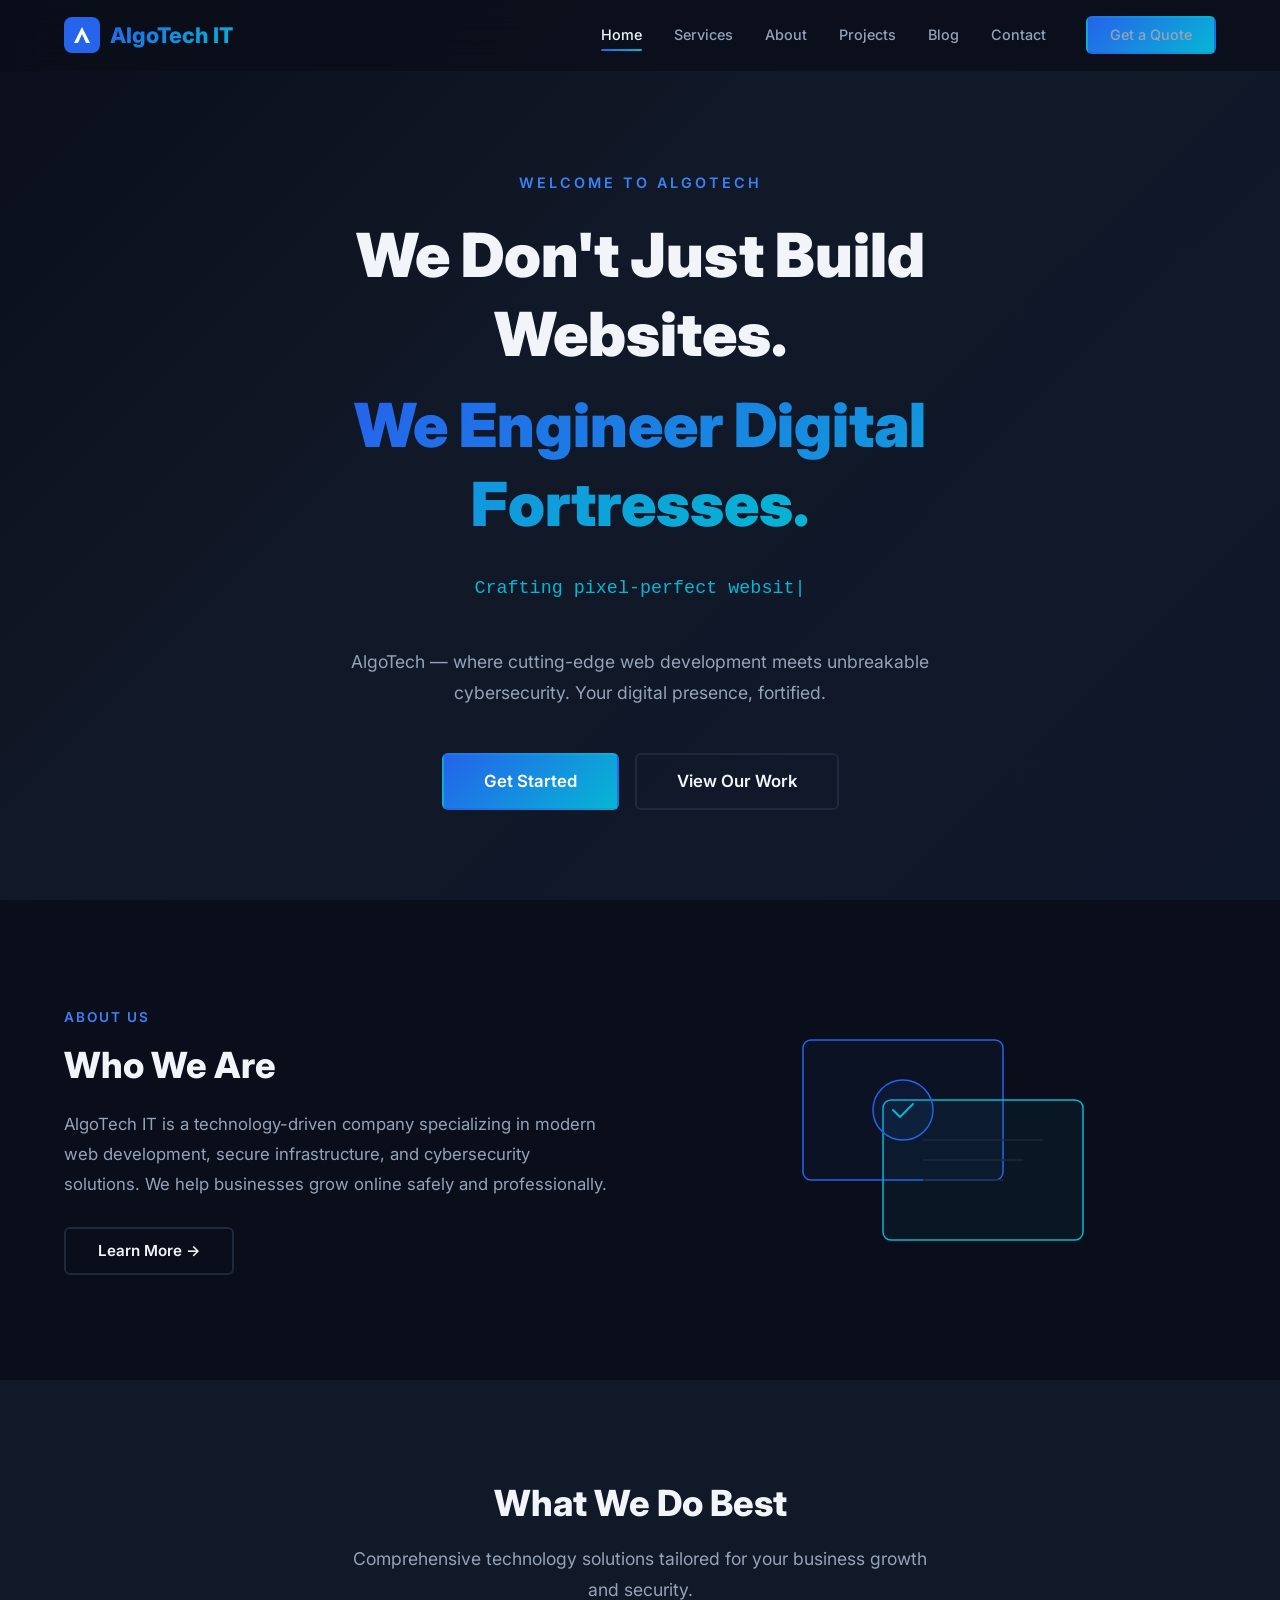
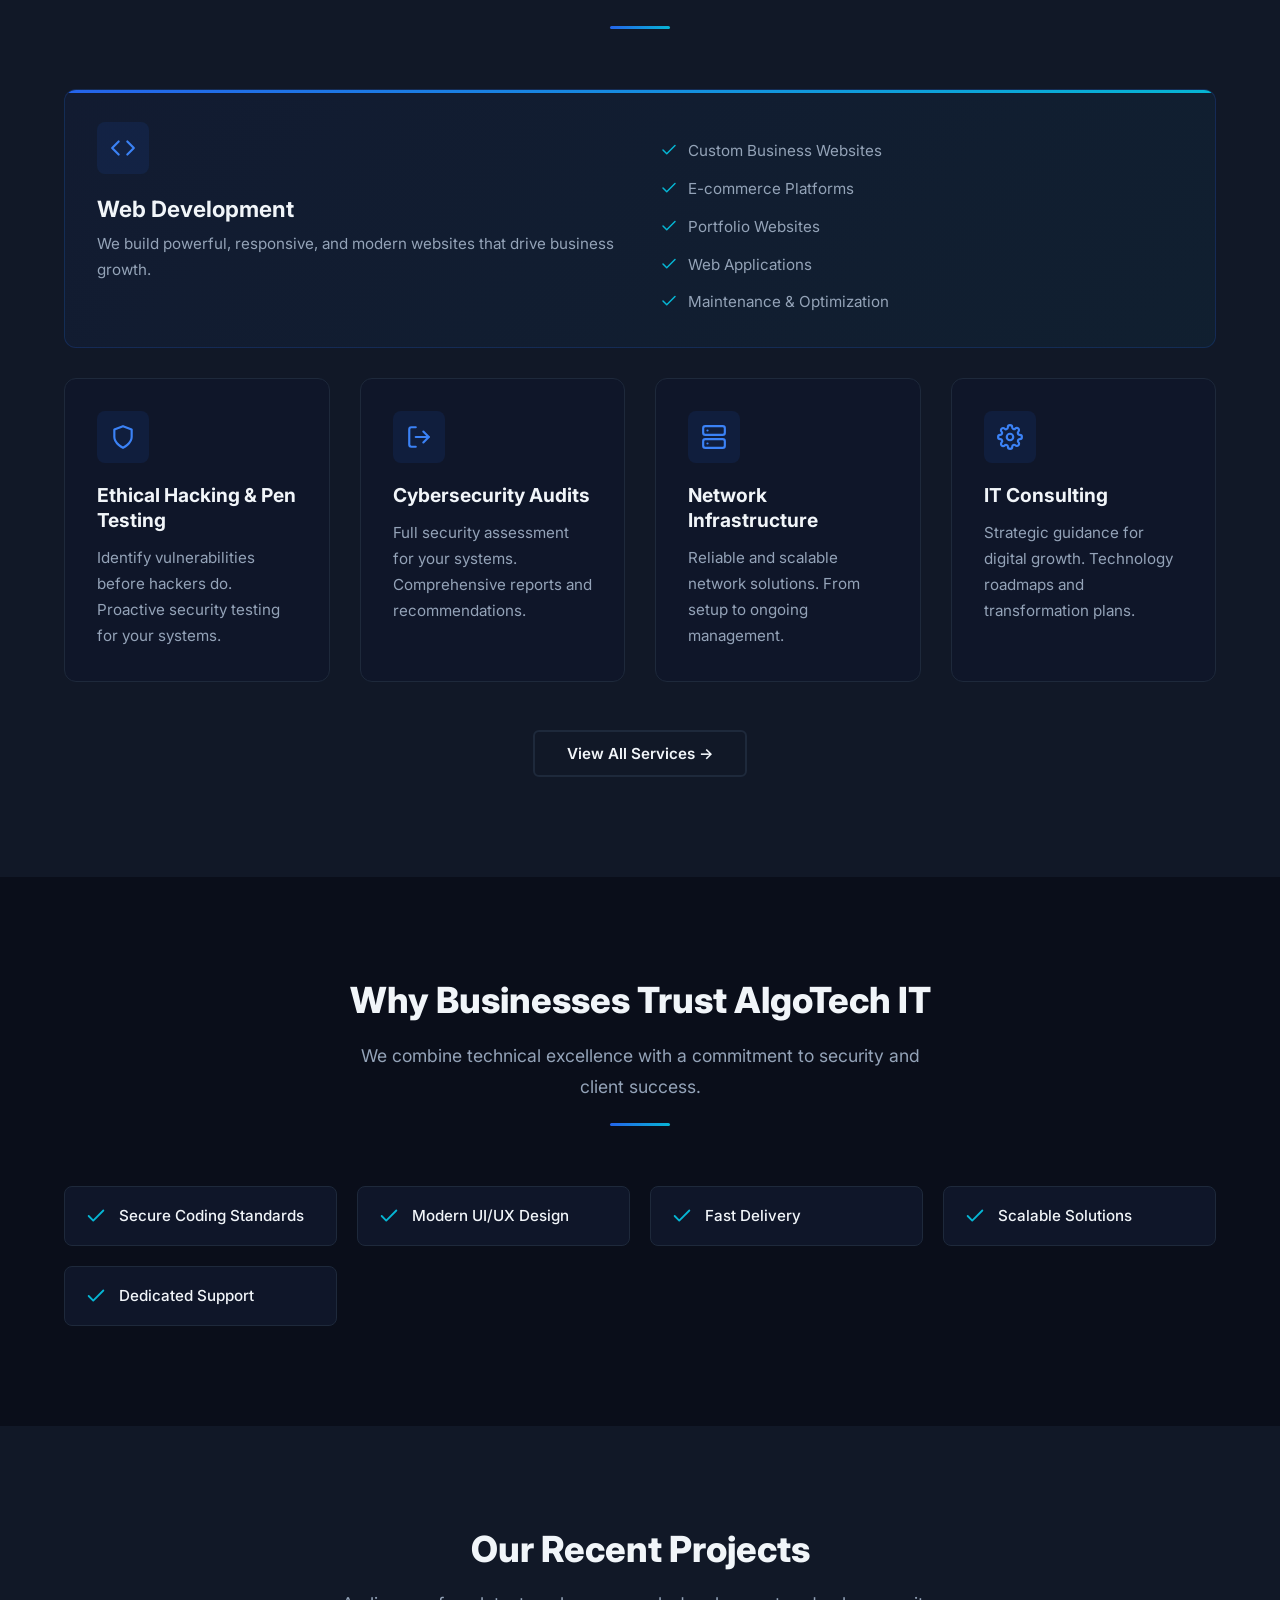
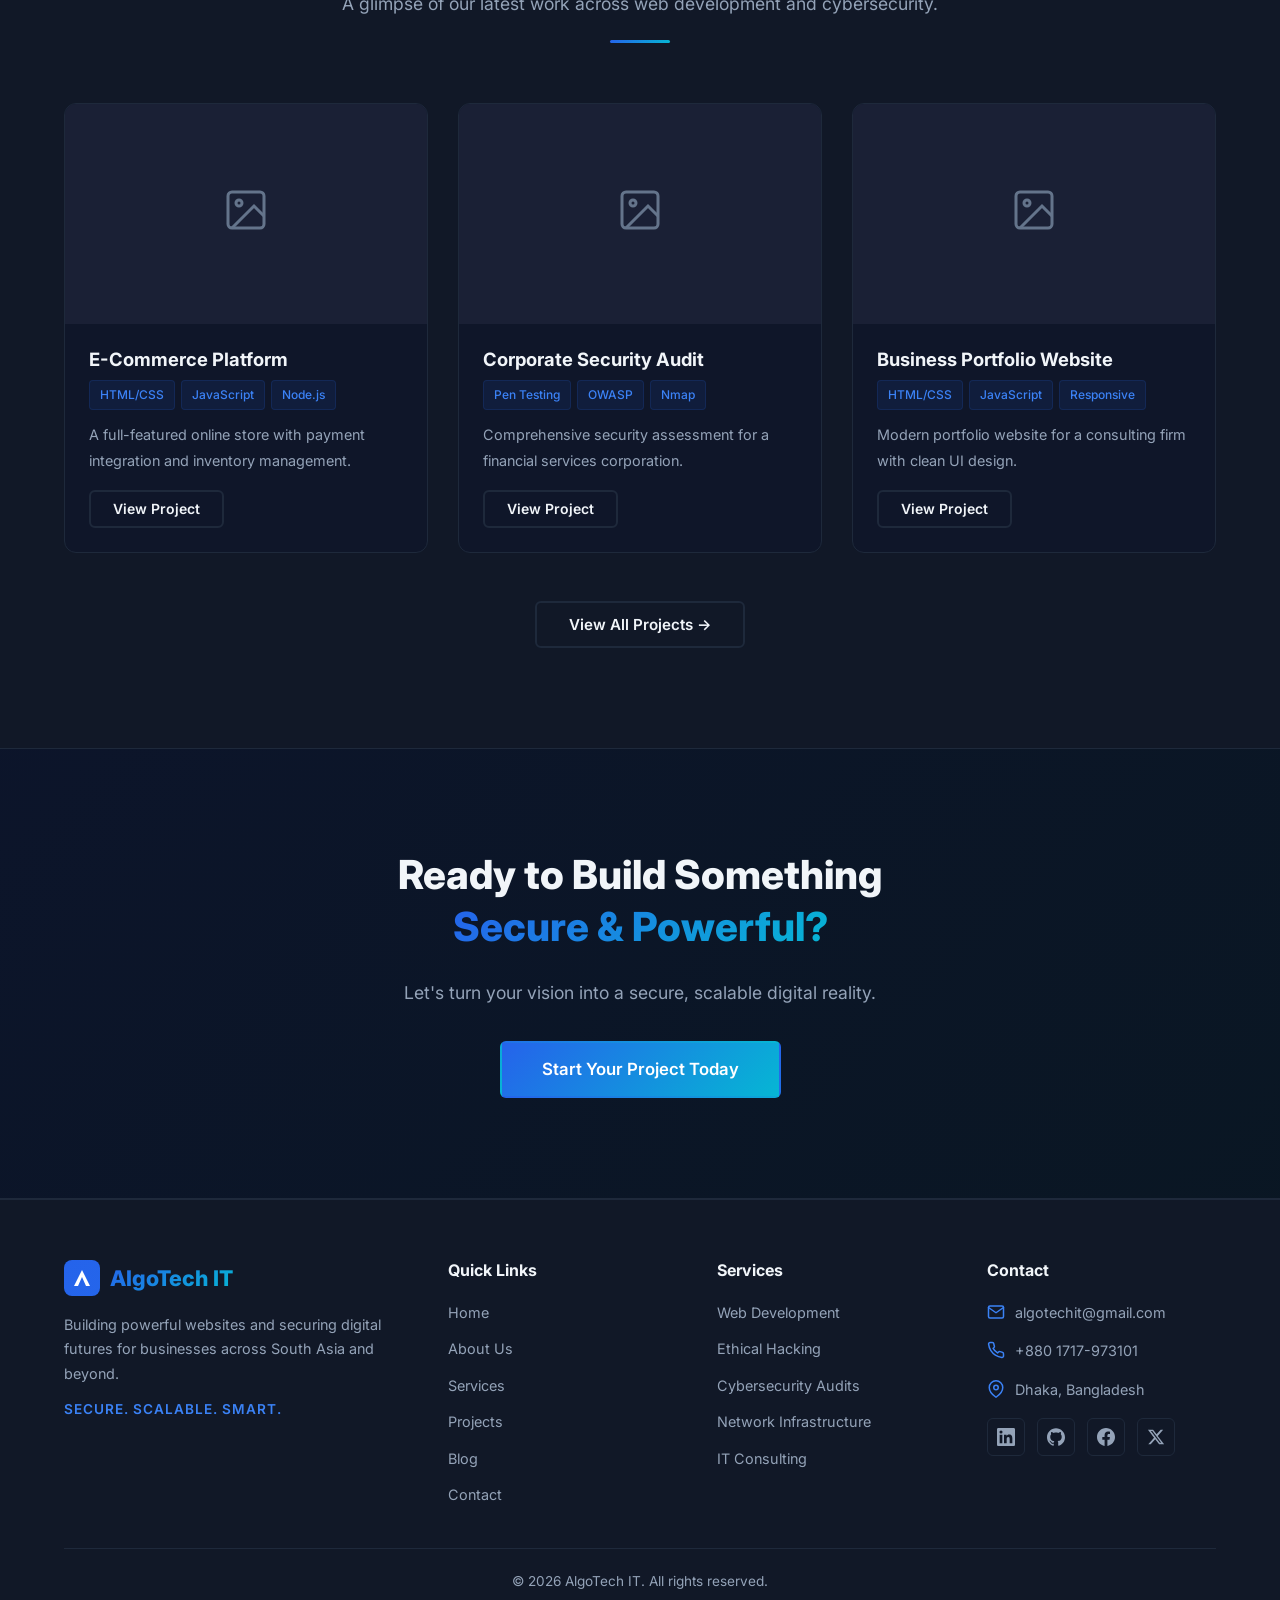
==== commit fa265068: "Hero: centered layout with typing animation and AlgoTech branding" ====
--- a/index.html
+++ b/index.html
@@ -67,19 +67,26 @@
   <main>
     <!-- ========== HERO SECTION ========== -->
     <section class="hero" style="background: linear-gradient(135deg, #0a0e1a 0%, #111827 40%, #0f172a 100%);">
-      <div class="container" style="min-height: 100vh; display: flex; align-items: center; padding-top: 80px;">
-        <div style="max-width: 720px;">
-          <p class="hero-animate-1" style="color: var(--accent-glow); font-weight: 600; font-size: 0.9rem; letter-spacing: 2px; text-transform: uppercase; margin-bottom: 16px;">
-            Secure &bull; Scalable &bull; Smart
+      <div class="container" style="min-height: 100vh; display: flex; align-items: center; justify-content: center; padding-top: 80px;">
+        <div style="max-width: 850px; text-align: center;">
+          <p class="hero-animate-1" style="color: var(--accent-glow); font-weight: 600; font-size: 0.9rem; letter-spacing: 3px; text-transform: uppercase; margin-bottom: 20px;">
+            Welcome to AlgoTech
           </p>
-          <h1 class="hero-animate-1" style="margin-bottom: 24px;">
-            Building Powerful Websites.<br>
-            <span class="text-gradient">Securing Digital Futures.</span>
+          <h1 class="hero-animate-1" style="margin-bottom: 12px; font-size: clamp(2.2rem, 5vw, 3.8rem);">
+            We Don't Just Build Websites.
           </h1>
-          <p class="hero-animate-2" style="font-size: 1.15rem; color: var(--text-secondary); margin-bottom: 40px; max-width: 560px; line-height: 1.8;">
-            We design modern, high-performance websites and protect businesses with advanced cybersecurity solutions.
+          <h1 class="hero-animate-1" style="margin-bottom: 28px; font-size: clamp(2.2rem, 5vw, 3.8rem);">
+            <span class="text-gradient">We Engineer Digital Fortresses.</span>
+          </h1>
+          <div class="hero-animate-2" style="margin-bottom: 40px; display: flex; justify-content: center;">
+            <p class="typing-wrapper" style="font-size: 1.15rem; color: var(--accent-cyan); font-family: 'Courier New', monospace; min-height: 1.8em;">
+              <span id="typing-text"></span><span class="typing-cursor">|</span>
+            </p>
+          </div>
+          <p class="hero-animate-2" style="font-size: 1.1rem; color: var(--text-secondary); margin-bottom: 44px; max-width: 620px; margin-left: auto; margin-right: auto; line-height: 1.8;">
+            AlgoTech — where cutting-edge web development meets unbreakable cybersecurity. Your digital presence, fortified.
           </p>
-          <div class="hero-animate-3" style="display: flex; gap: 16px; flex-wrap: wrap;">
+          <div class="hero-animate-3" style="display: flex; gap: 16px; flex-wrap: wrap; justify-content: center;">
             <a href="contact.html" class="btn btn-primary btn-lg">Get Started</a>
             <a href="projects.html" class="btn btn-outline btn-lg">View Our Work</a>
           </div>
@@ -423,5 +430,52 @@
 
   <!-- Scripts -->
   <script src="js/main.js"></script>
+  <script>
+    // Typing Animation
+    (function() {
+      const phrases = [
+        "Crafting pixel-perfect websites that convert.",
+        "Penetration testing that finds what others miss.",
+        "Full-stack development powered by innovation.",
+        "Cybersecurity shields for the digital age.",
+        "AlgoTech — Code it. Secure it. Scale it.",
+        "From frontend to firewall, we've got you covered."
+      ];
+      const el = document.getElementById('typing-text');
+      if (!el) return;
+      let phraseIndex = 0;
+      let charIndex = 0;
+      let isDeleting = false;
+      const typeSpeed = 55;
+      const deleteSpeed = 30;
+      const pauseEnd = 2000;
+      const pauseStart = 500;
+
+      function type() {
+        const current = phrases[phraseIndex];
+        if (!isDeleting) {
+          el.textContent = current.substring(0, charIndex + 1);
+          charIndex++;
+          if (charIndex === current.length) {
+            isDeleting = true;
+            setTimeout(type, pauseEnd);
+            return;
+          }
+          setTimeout(type, typeSpeed);
+        } else {
+          el.textContent = current.substring(0, charIndex - 1);
+          charIndex--;
+          if (charIndex === 0) {
+            isDeleting = false;
+            phraseIndex = (phraseIndex + 1) % phrases.length;
+            setTimeout(type, pauseStart);
+            return;
+          }
+          setTimeout(type, deleteSpeed);
+        }
+      }
+      setTimeout(type, 1000);
+    })();
+  </script>
 </body>
 </html>
--- a/css/animations.css
+++ b/css/animations.css
@@ -21,6 +21,23 @@
 .animate-on-scroll[data-delay="3"] { transition-delay: 0.3s; }
 .animate-on-scroll[data-delay="4"] { transition-delay: 0.4s; }
 .animate-on-scroll[data-delay="5"] { transition-delay: 0.5s; }
+
+/* ---------- Typing Animation ---------- */
+.typing-wrapper {
+  display: inline-block;
+}
+
+.typing-cursor {
+  display: inline-block;
+  color: var(--accent-cyan);
+  font-weight: 300;
+  animation: blink 0.7s step-end infinite;
+}
+
+@keyframes blink {
+  0%, 100% { opacity: 1; }
+  50% { opacity: 0; }
+}
 
 /* ---------- Hero Entrance ---------- */
 @keyframes heroFadeIn {
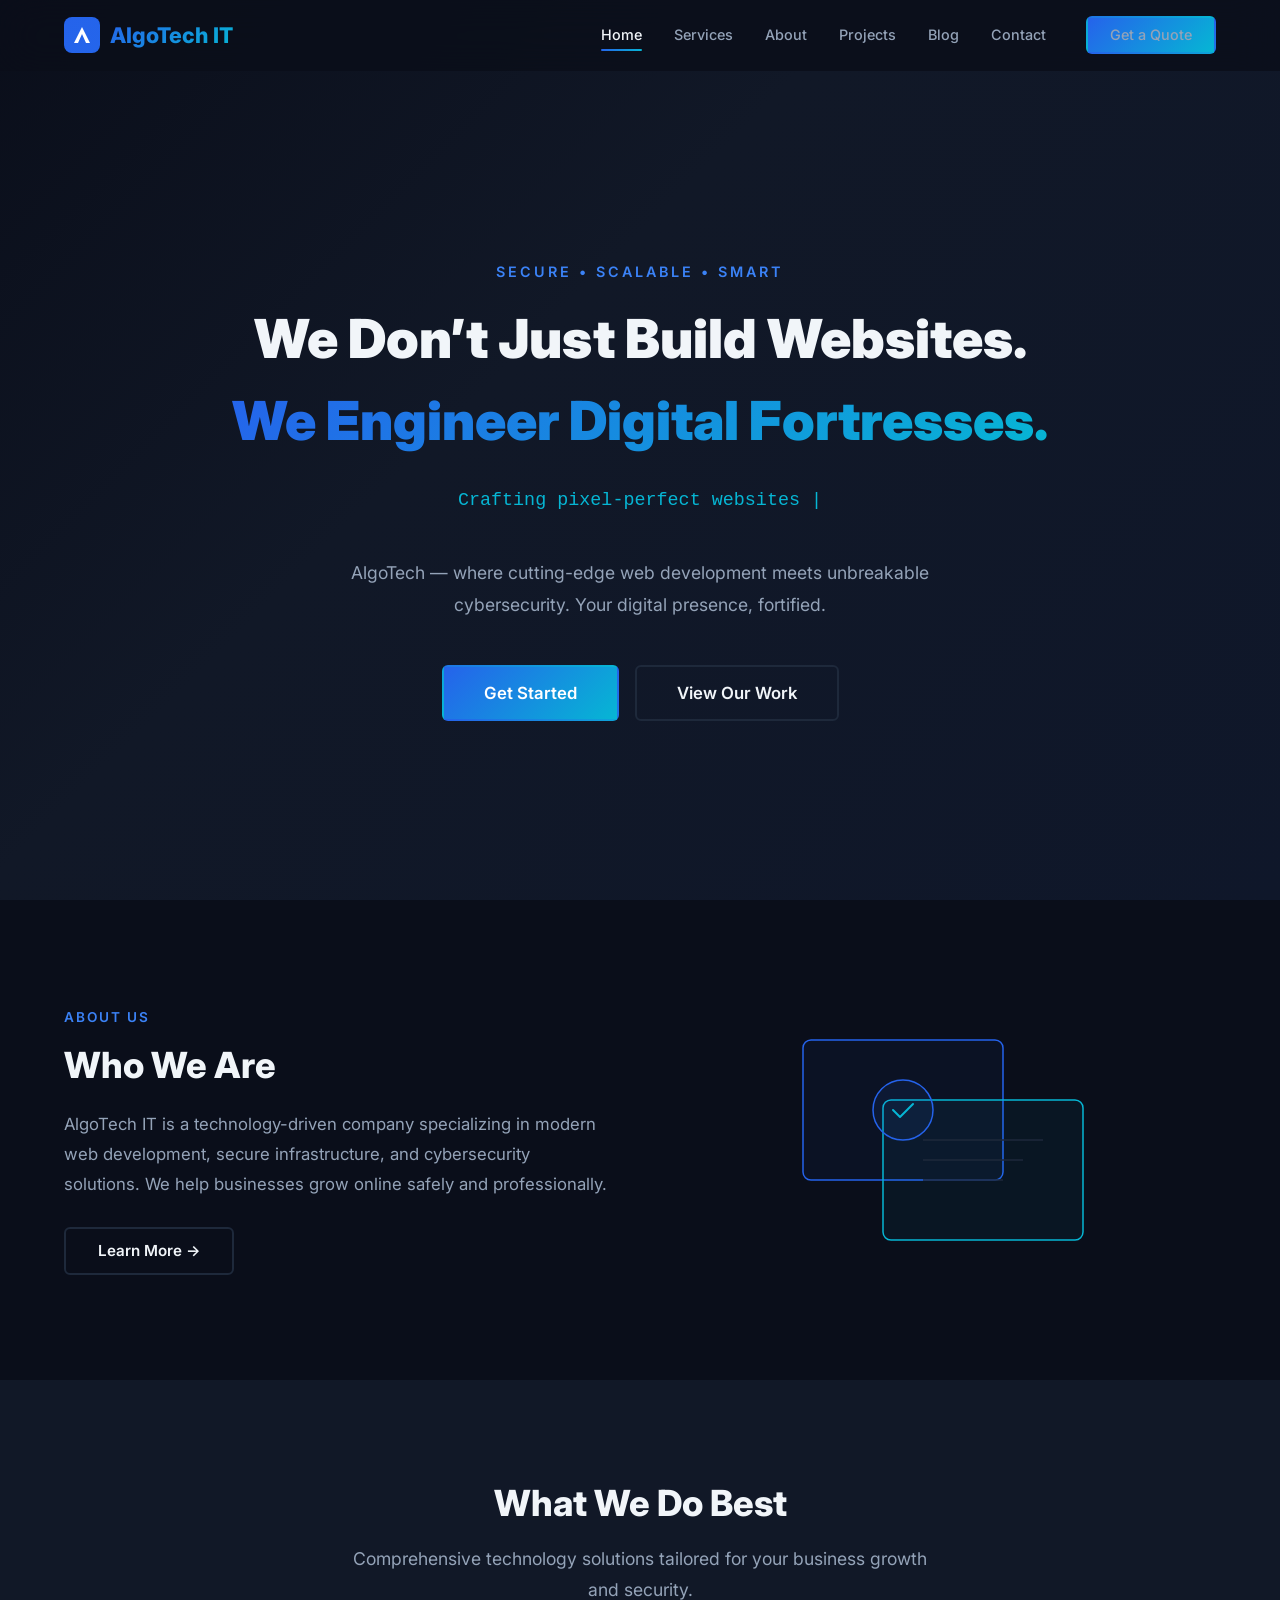
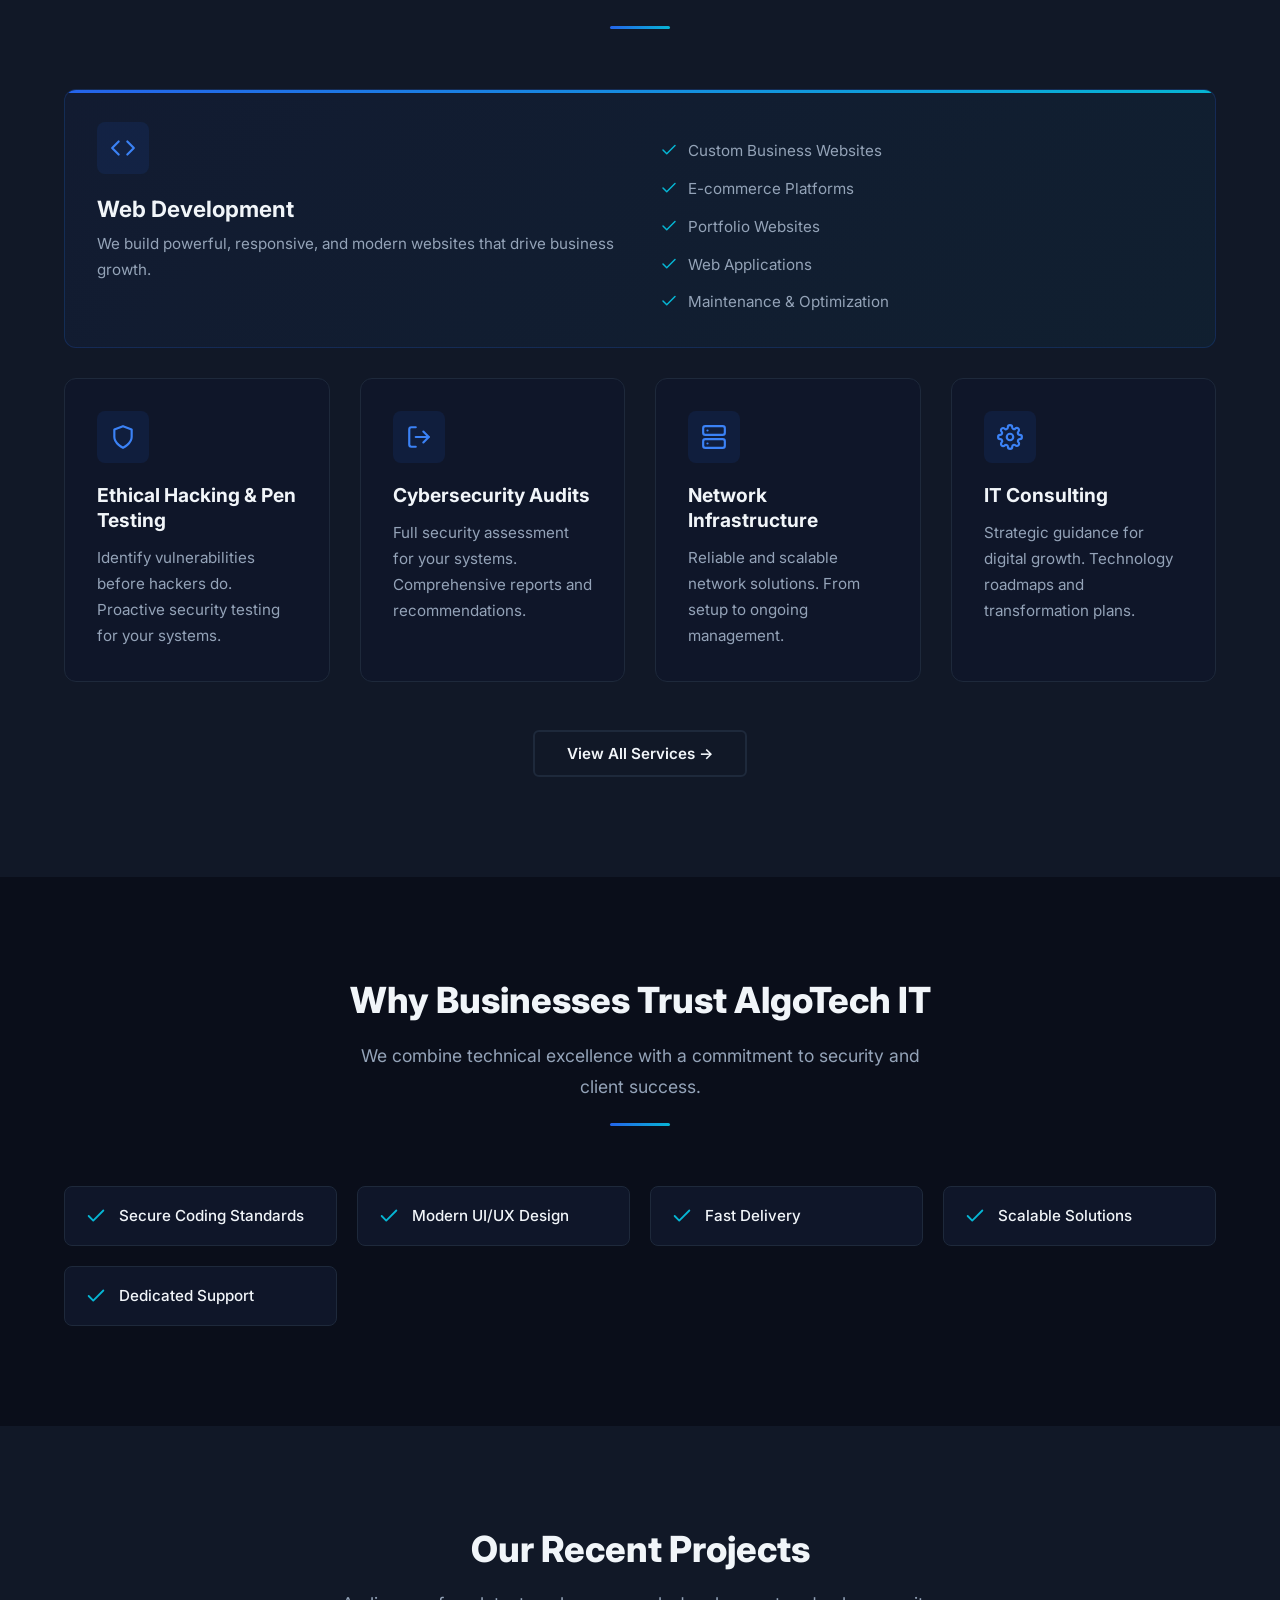
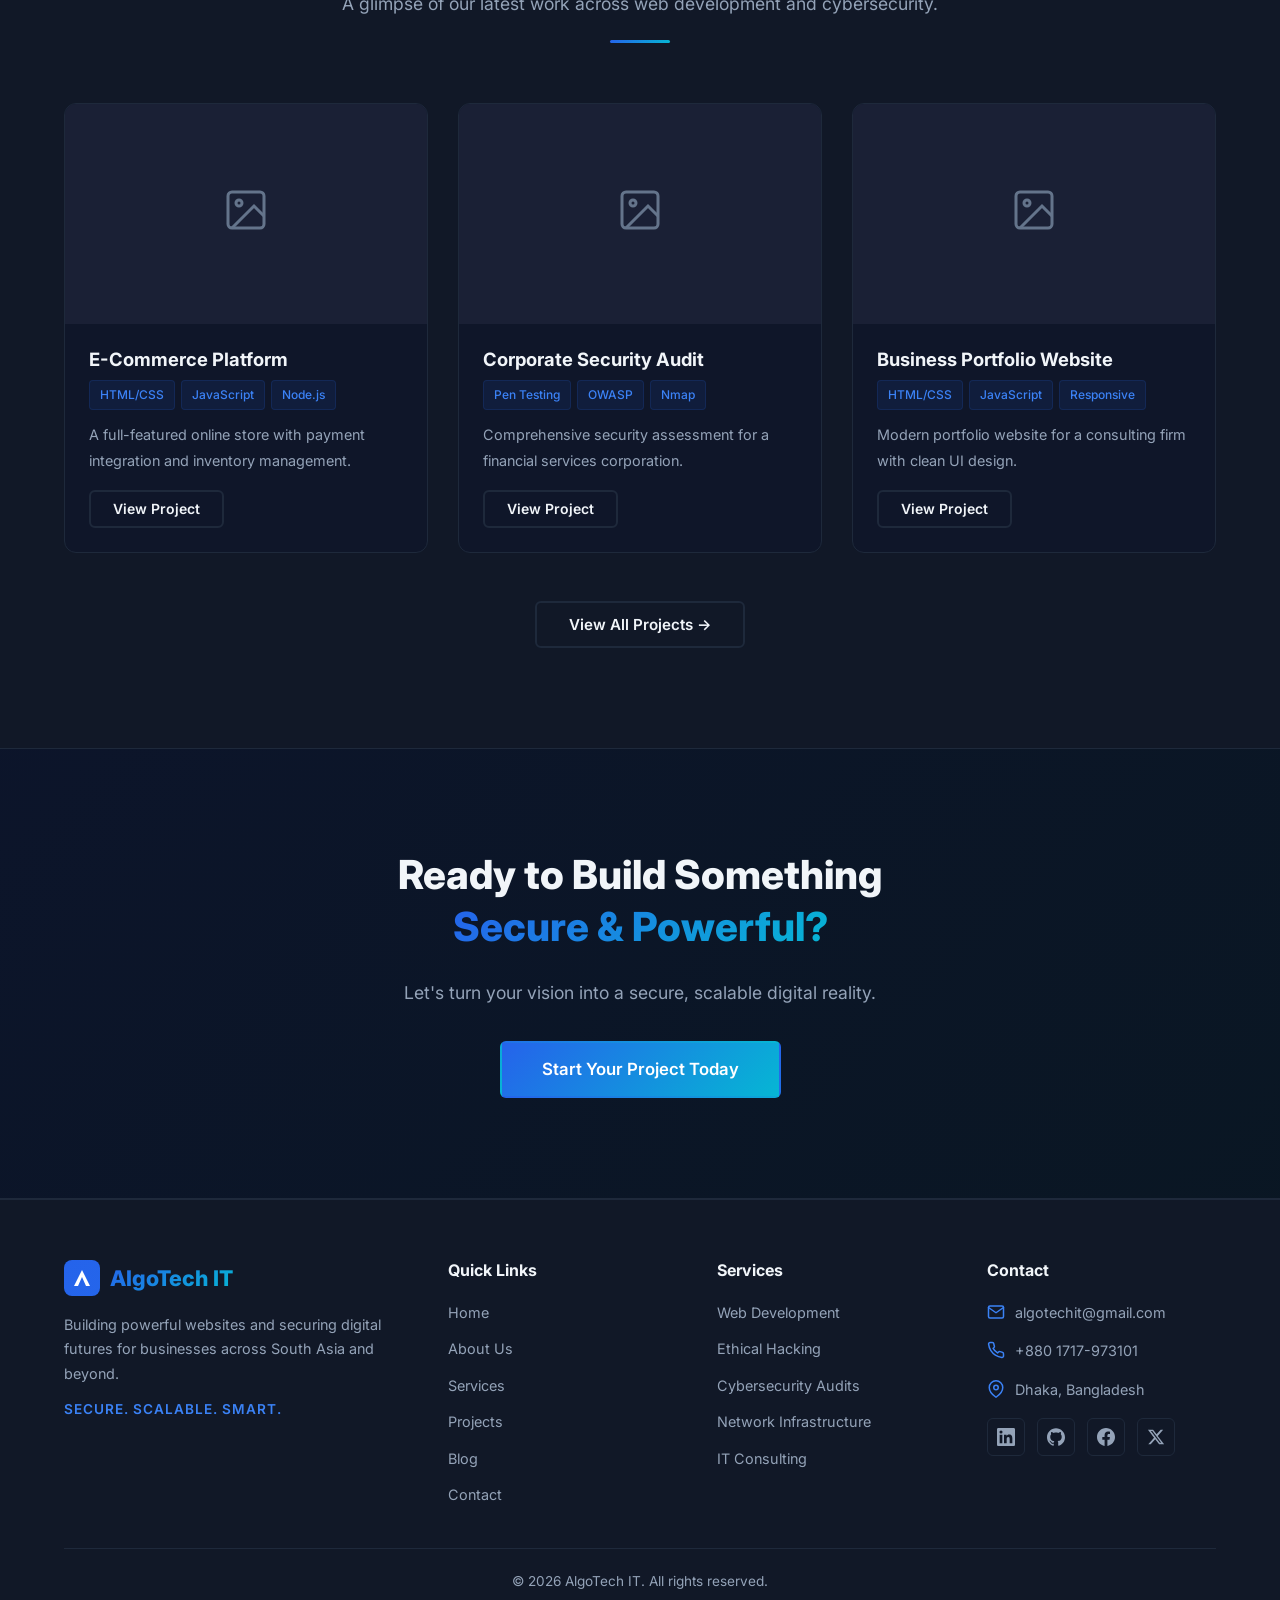
==== commit 891e6c81: "Hero: fix subtitle and single-line headings" ====
--- a/index.html
+++ b/index.html
@@ -70,12 +70,12 @@
       <div class="container" style="min-height: 100vh; display: flex; align-items: center; justify-content: center; padding-top: 80px;">
         <div style="max-width: 850px; text-align: center;">
           <p class="hero-animate-1" style="color: var(--accent-glow); font-weight: 600; font-size: 0.9rem; letter-spacing: 3px; text-transform: uppercase; margin-bottom: 20px;">
-            Welcome to AlgoTech
+            Secure &bull; Scalable &bull; Smart
           </p>
-          <h1 class="hero-animate-1" style="margin-bottom: 12px; font-size: clamp(2.2rem, 5vw, 3.8rem);">
-            We Don't Just Build Websites.
+          <h1 class="hero-animate-1" style="margin-bottom: 12px; font-size: clamp(1.8rem, 4.2vw, 3.8rem); white-space: nowrap;">
+            We Don&rsquo;t Just Build Websites.
           </h1>
-          <h1 class="hero-animate-1" style="margin-bottom: 28px; font-size: clamp(2.2rem, 5vw, 3.8rem);">
+          <h1 class="hero-animate-1" style="margin-bottom: 28px; font-size: clamp(1.8rem, 4.2vw, 3.8rem); white-space: nowrap;">
             <span class="text-gradient">We Engineer Digital Fortresses.</span>
           </h1>
           <div class="hero-animate-2" style="margin-bottom: 40px; display: flex; justify-content: center;">
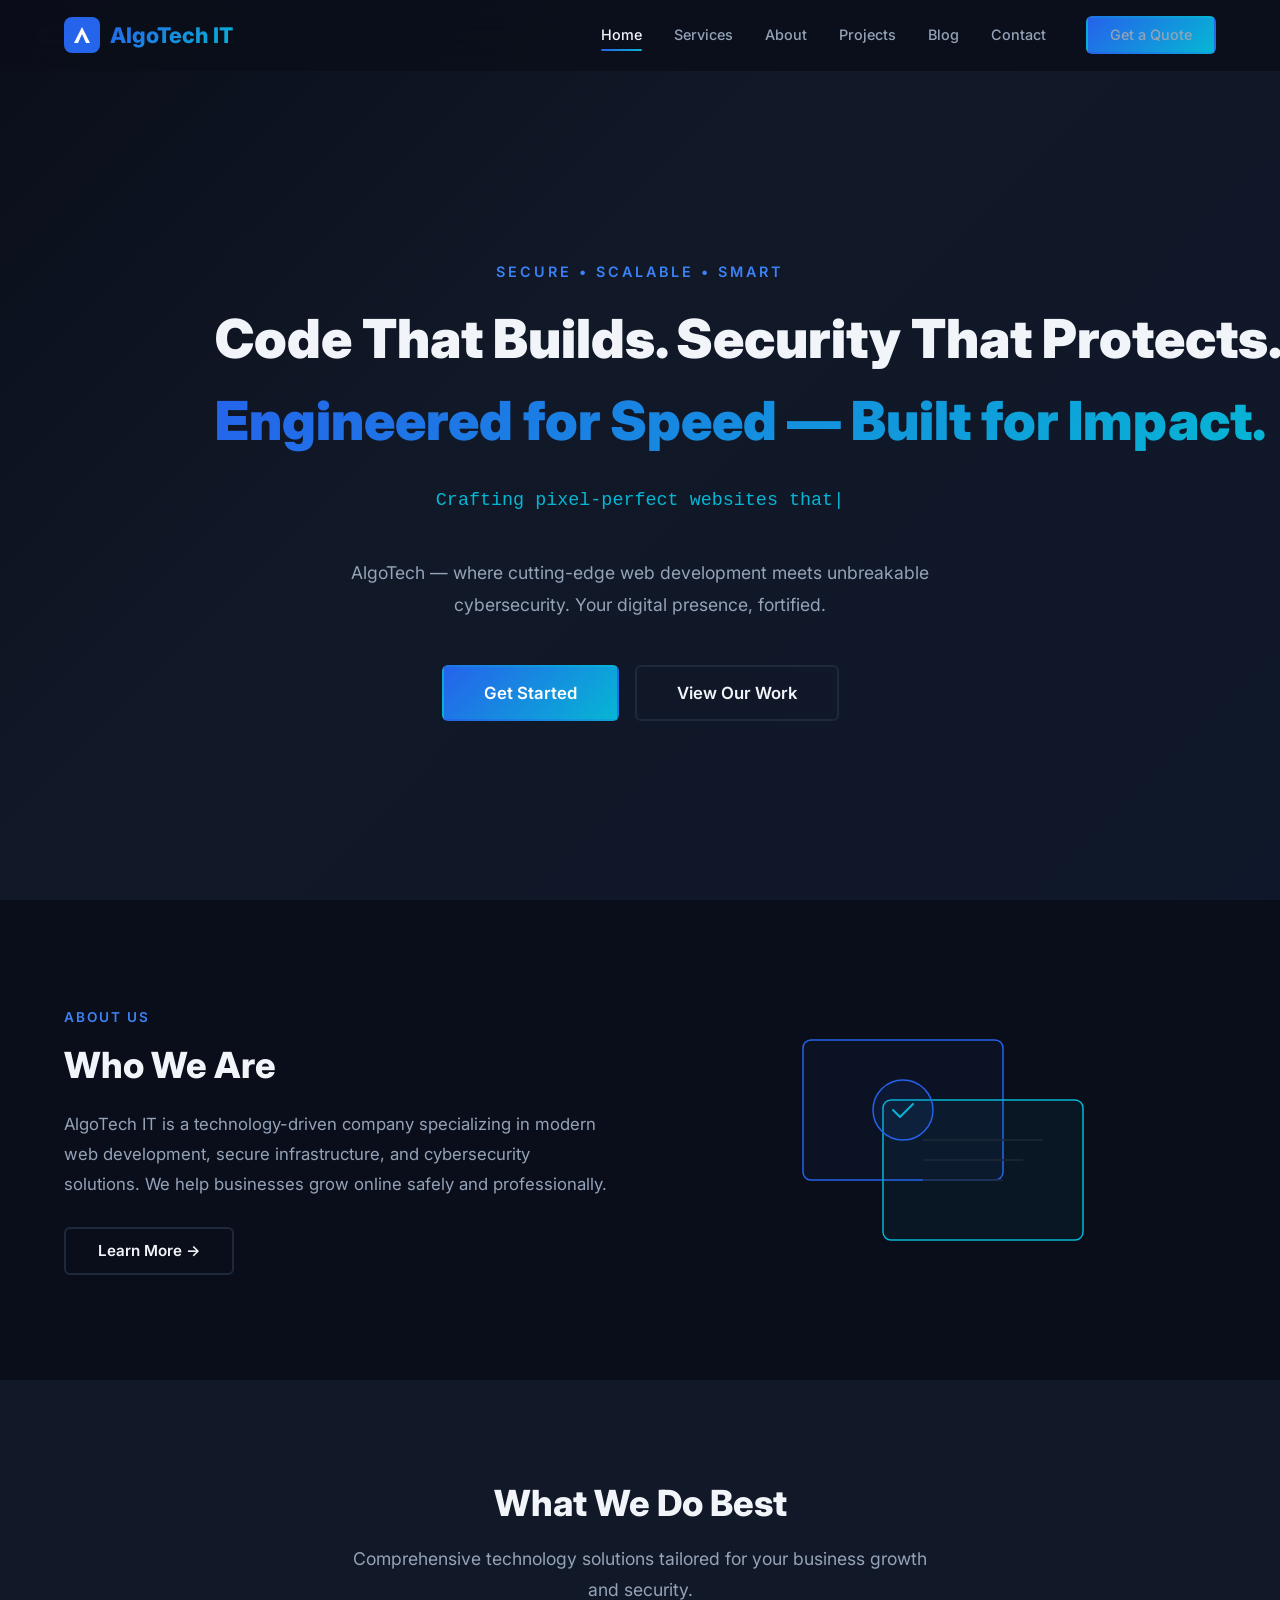
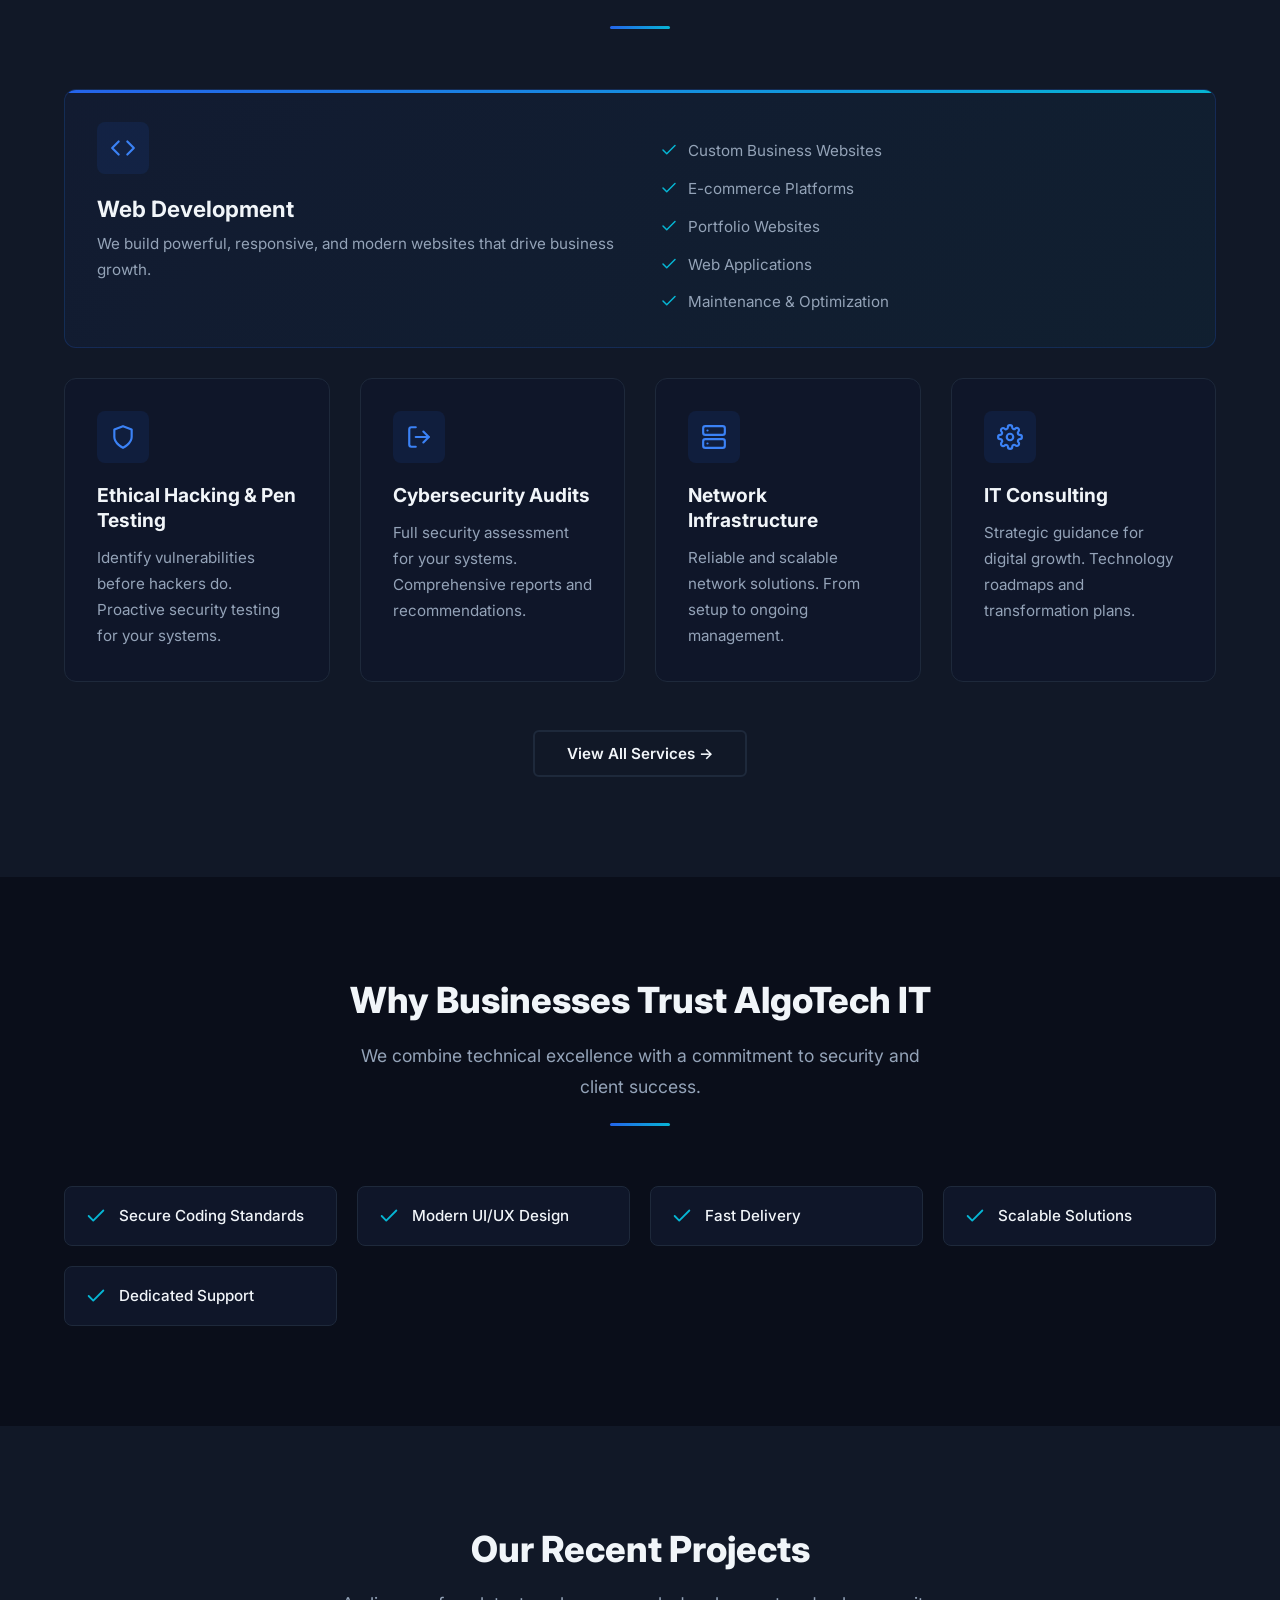
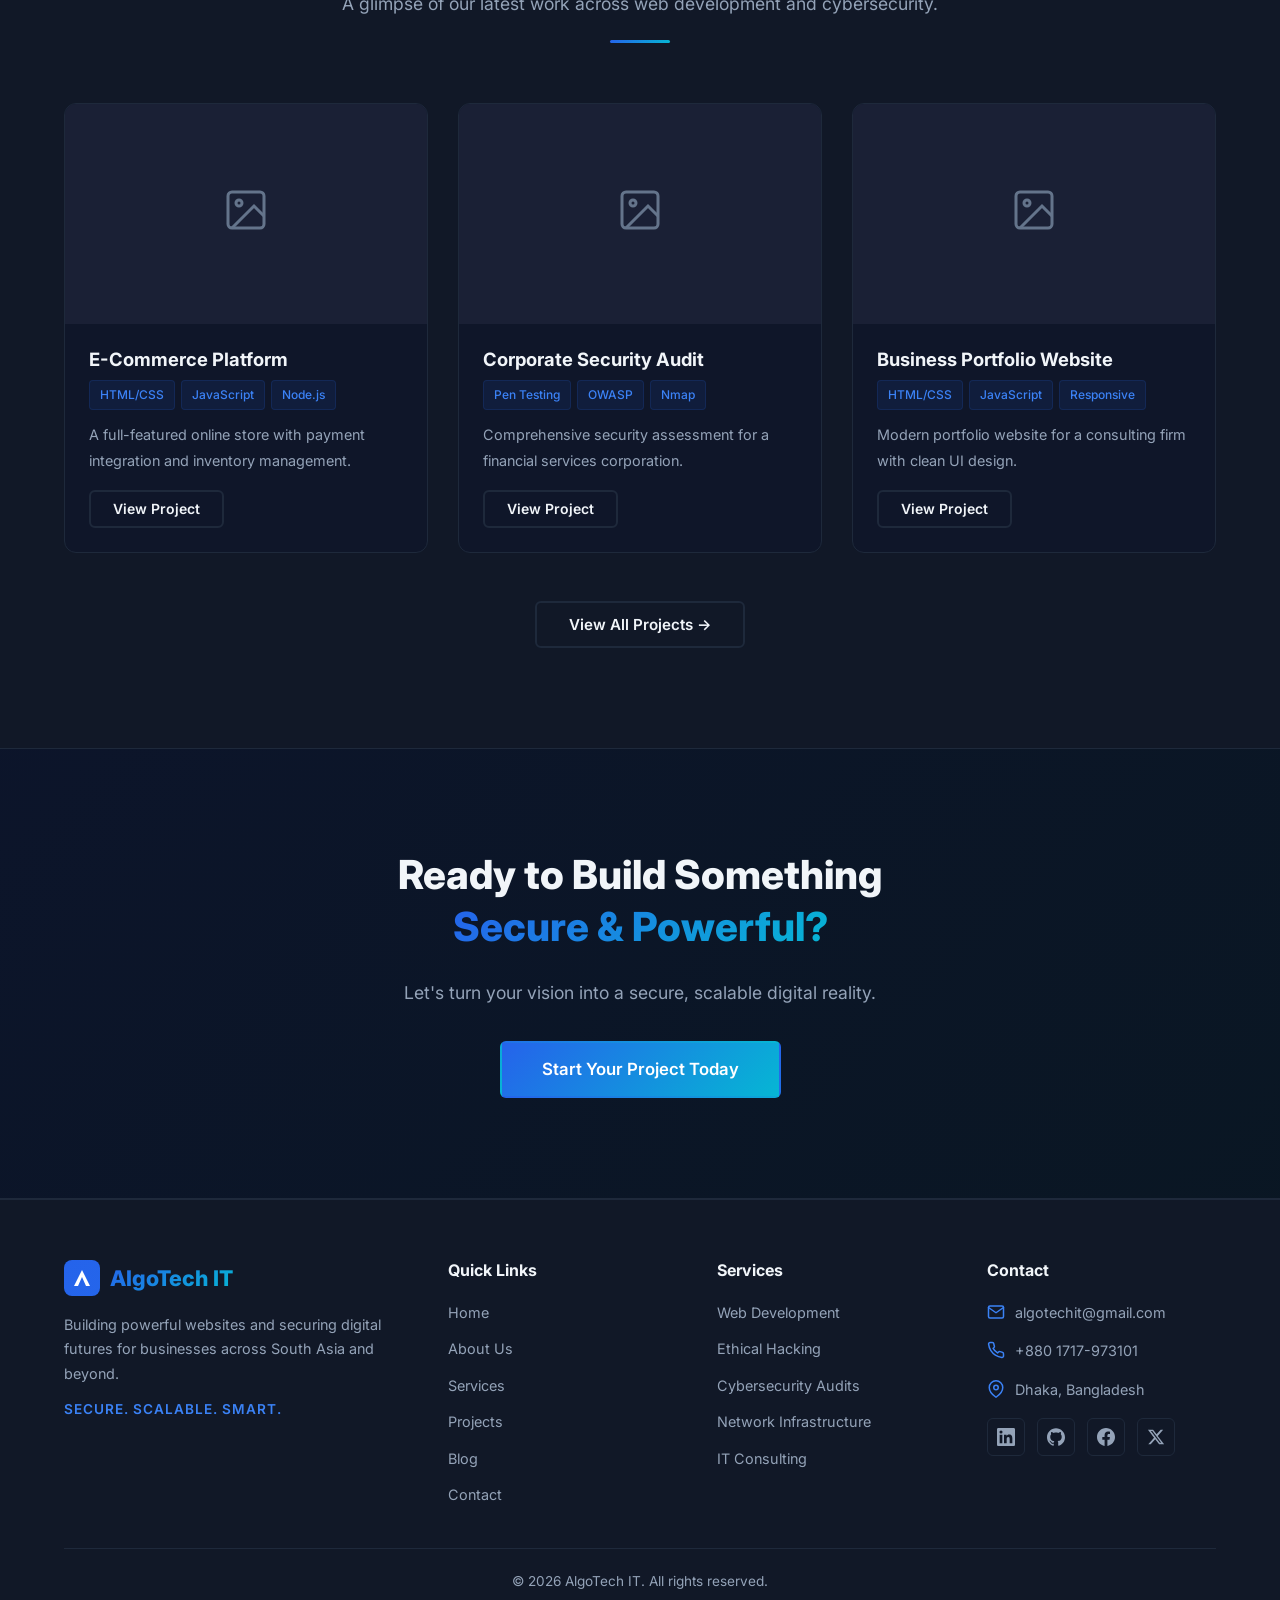
==== commit 7c510a87: "Hero: new headlines with slide-in animations" ====
--- a/index.html
+++ b/index.html
@@ -72,11 +72,11 @@
           <p class="hero-animate-1" style="color: var(--accent-glow); font-weight: 600; font-size: 0.9rem; letter-spacing: 3px; text-transform: uppercase; margin-bottom: 20px;">
             Secure &bull; Scalable &bull; Smart
           </p>
-          <h1 class="hero-animate-1" style="margin-bottom: 12px; font-size: clamp(1.8rem, 4.2vw, 3.8rem); white-space: nowrap;">
-            We Don&rsquo;t Just Build Websites.
+          <h1 class="hero-slide-left" style="margin-bottom: 12px; font-size: clamp(1.8rem, 4.2vw, 3.8rem); white-space: nowrap;">
+            Code That Builds. Security That Protects.
           </h1>
-          <h1 class="hero-animate-1" style="margin-bottom: 28px; font-size: clamp(1.8rem, 4.2vw, 3.8rem); white-space: nowrap;">
-            <span class="text-gradient">We Engineer Digital Fortresses.</span>
+          <h1 class="hero-slide-right" style="margin-bottom: 28px; font-size: clamp(1.8rem, 4.2vw, 3.8rem); white-space: nowrap;">
+            <span class="text-gradient">Engineered for Speed — Built for Impact.</span>
           </h1>
           <div class="hero-animate-2" style="margin-bottom: 40px; display: flex; justify-content: center;">
             <p class="typing-wrapper" style="font-size: 1.15rem; color: var(--accent-cyan); font-family: 'Courier New', monospace; min-height: 1.8em;">
--- a/css/animations.css
+++ b/css/animations.css
@@ -21,6 +21,41 @@
 .animate-on-scroll[data-delay="3"] { transition-delay: 0.3s; }
 .animate-on-scroll[data-delay="4"] { transition-delay: 0.4s; }
 .animate-on-scroll[data-delay="5"] { transition-delay: 0.5s; }
+
+/* ---------- Hero Slide Animations ---------- */
+@keyframes slideInLeft {
+  from {
+    opacity: 0;
+    transform: translateX(-60px);
+  }
+  to {
+    opacity: 1;
+    transform: translateX(0);
+  }
+}
+
+@keyframes slideInRight {
+  from {
+    opacity: 0;
+    transform: translateX(60px);
+  }
+  to {
+    opacity: 1;
+    transform: translateX(0);
+  }
+}
+
+.hero-slide-left {
+  opacity: 0;
+  animation: slideInLeft 0.9s cubic-bezier(0.16, 1, 0.3, 1) forwards;
+  animation-delay: 0.2s;
+}
+
+.hero-slide-right {
+  opacity: 0;
+  animation: slideInRight 0.9s cubic-bezier(0.16, 1, 0.3, 1) forwards;
+  animation-delay: 0.5s;
+}
 
 /* ---------- Typing Animation ---------- */
 .typing-wrapper {
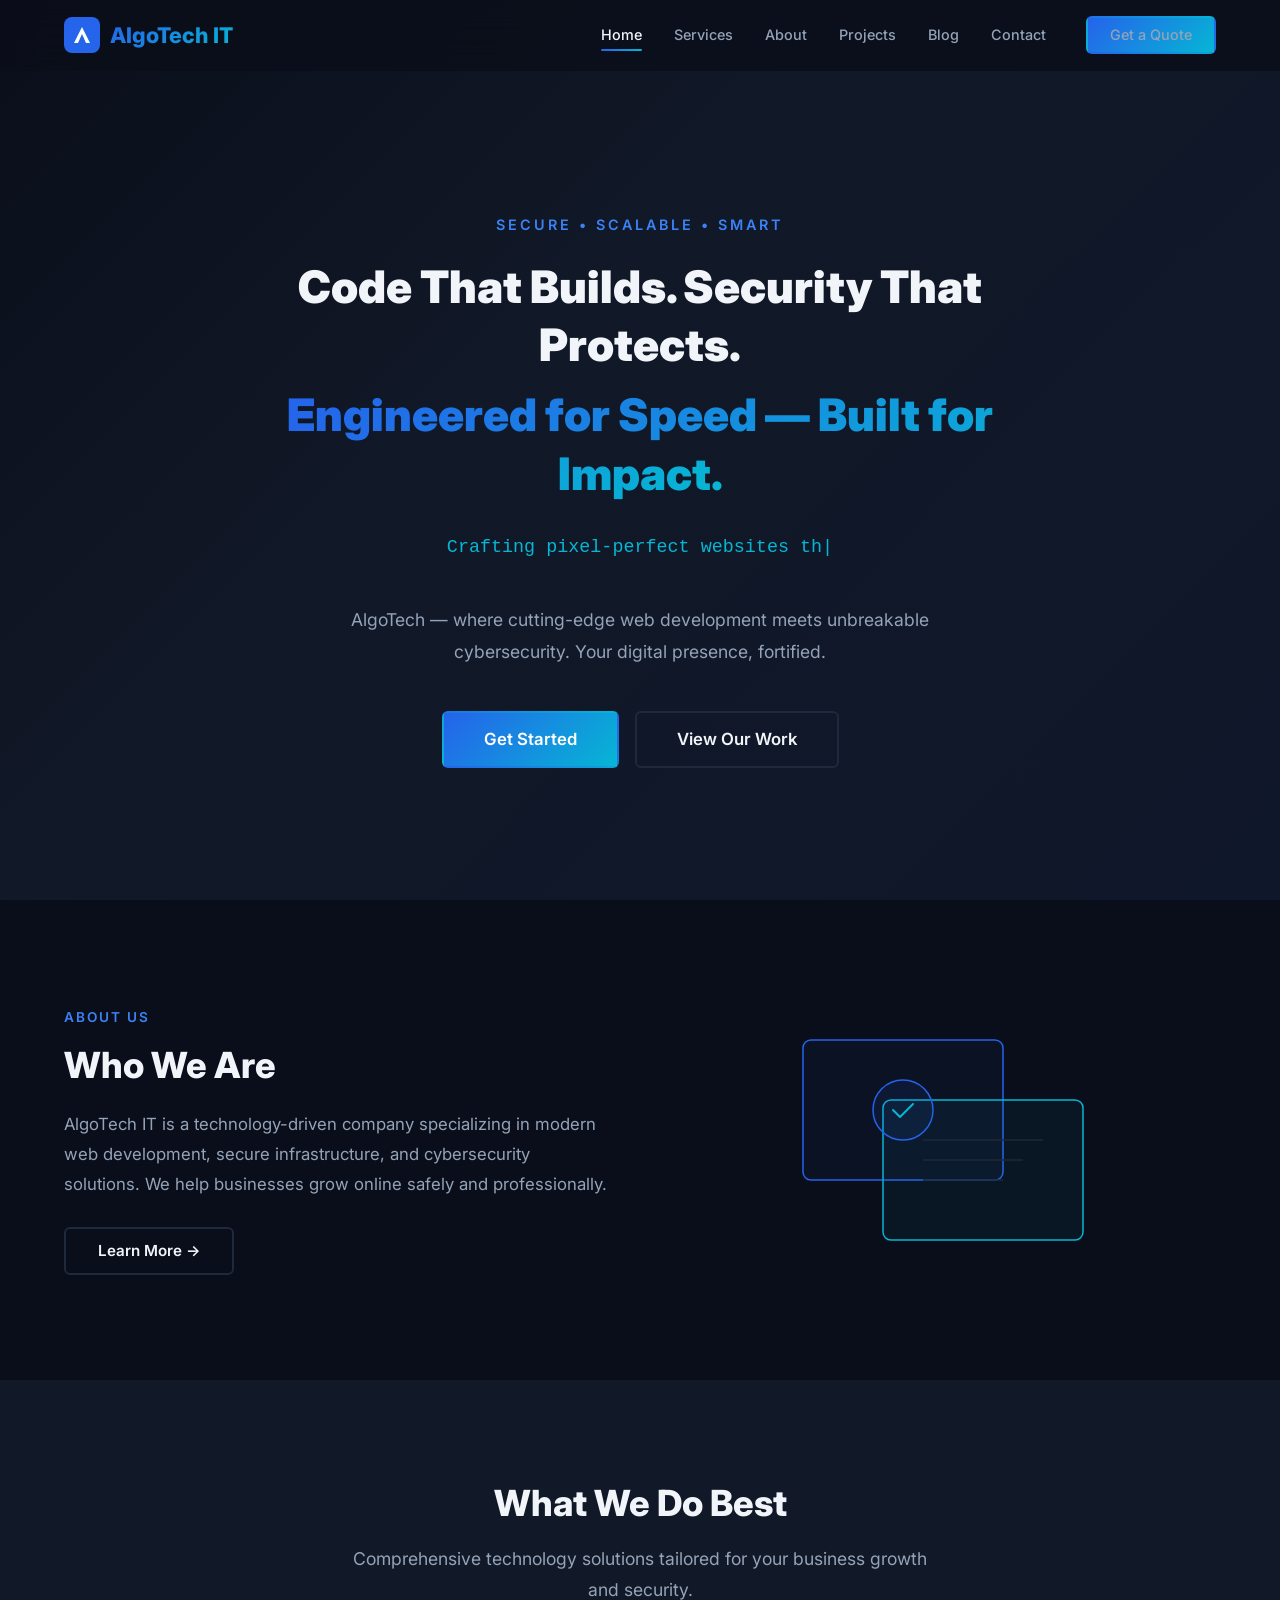
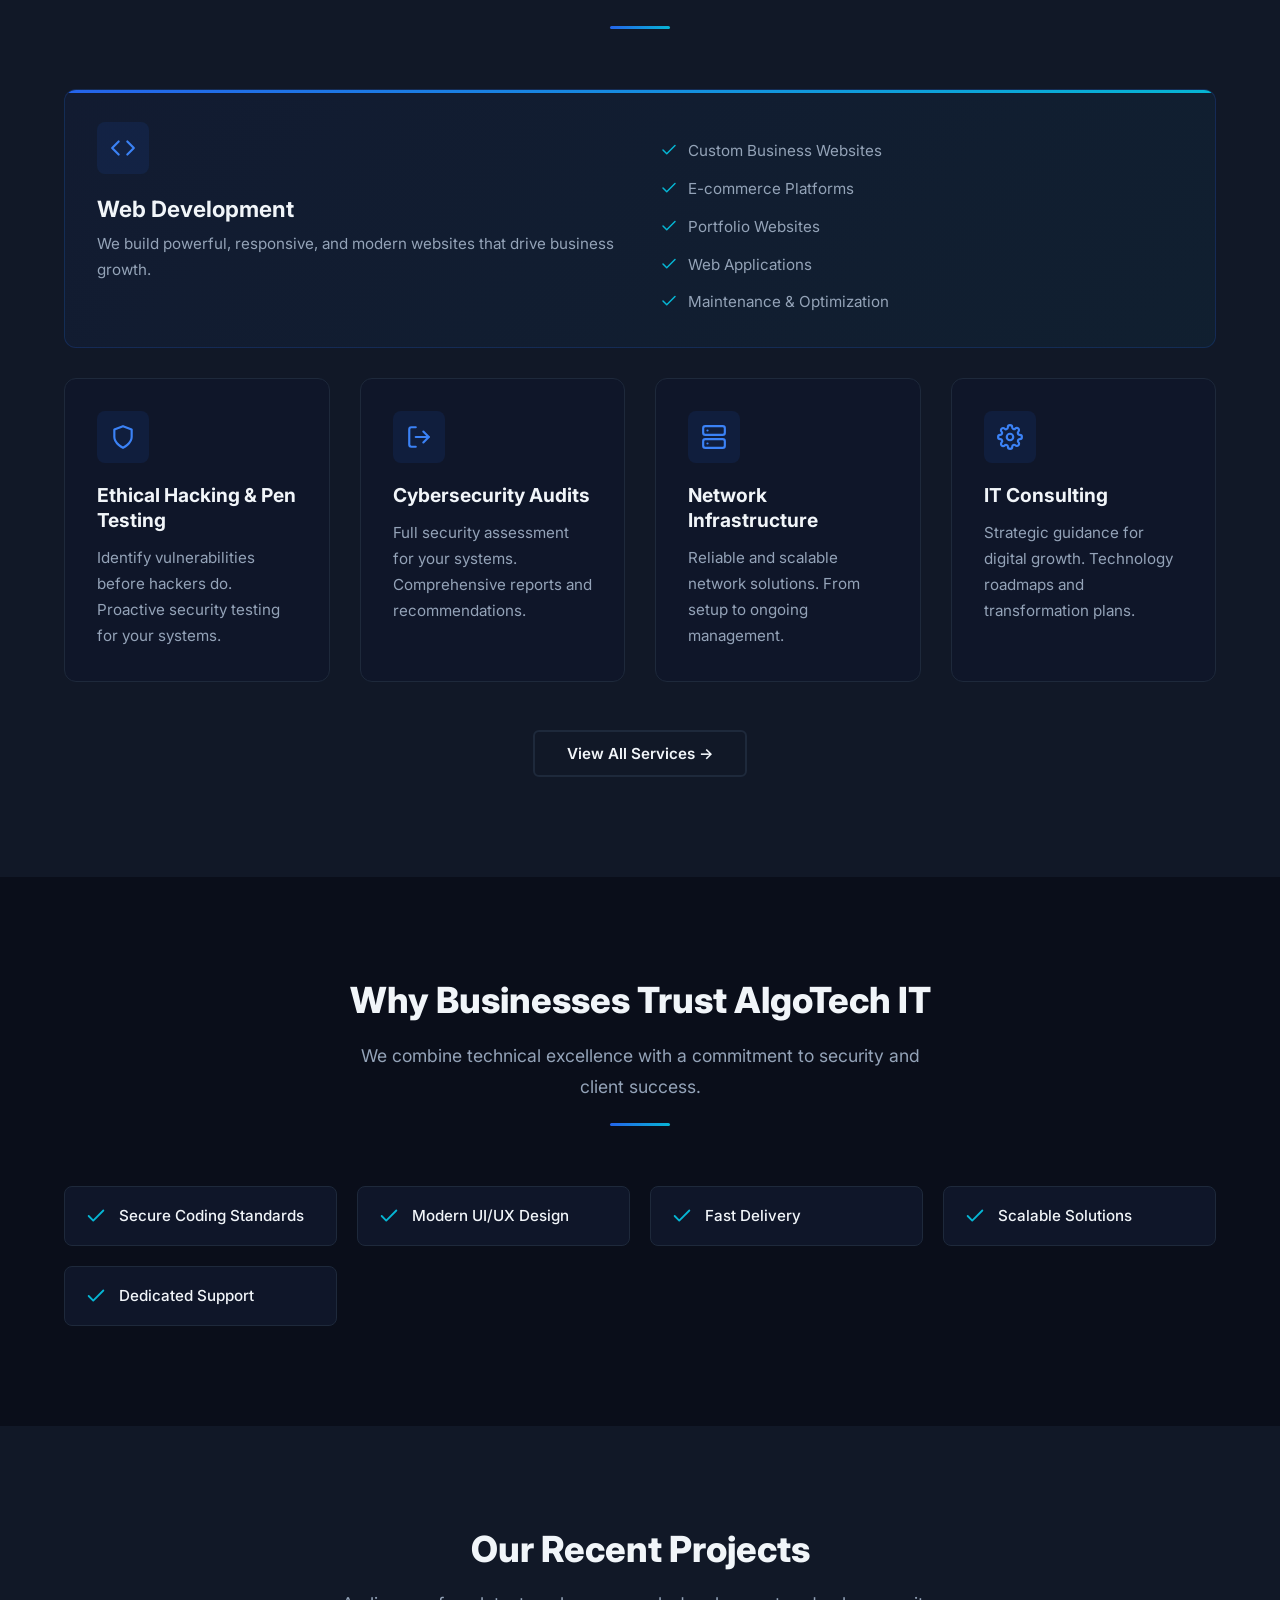
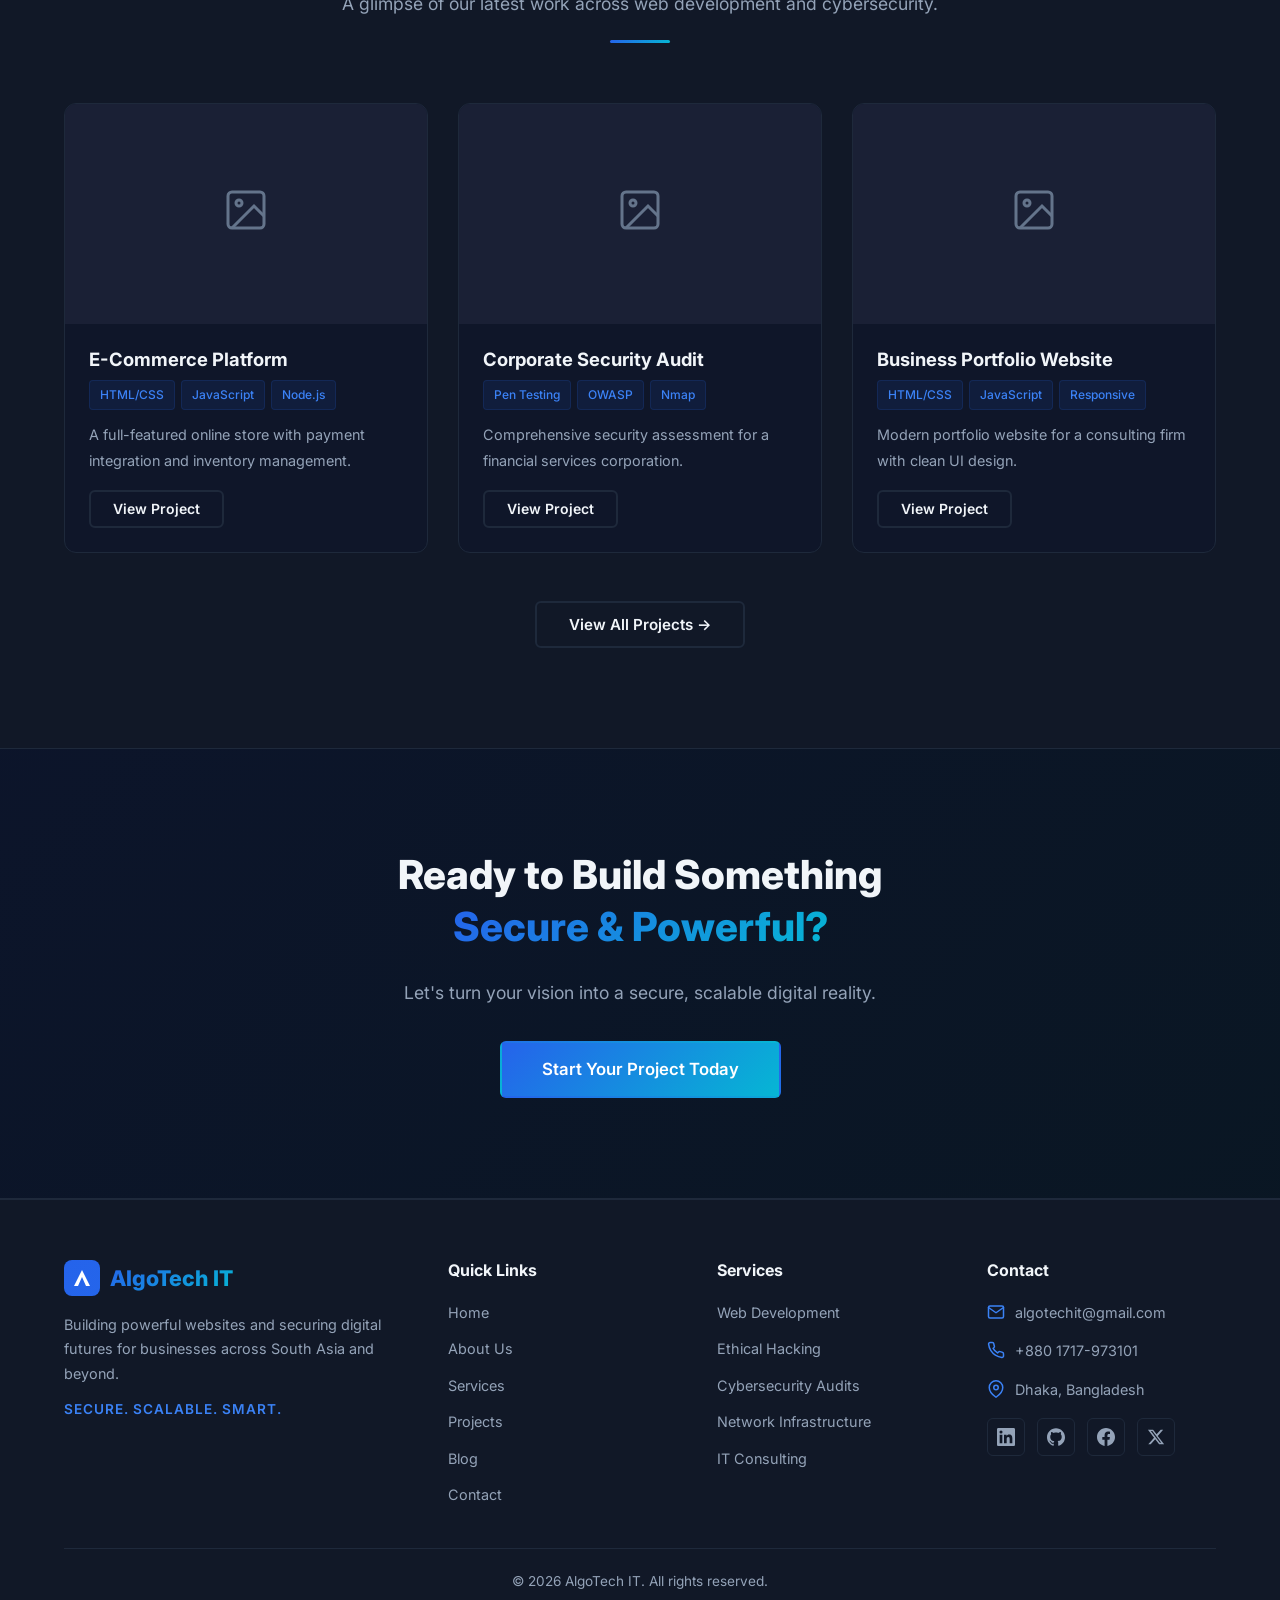
==== commit c84790a3: "Hero: fix headline overflow" ====
--- a/index.html
+++ b/index.html
@@ -72,11 +72,11 @@
           <p class="hero-animate-1" style="color: var(--accent-glow); font-weight: 600; font-size: 0.9rem; letter-spacing: 3px; text-transform: uppercase; margin-bottom: 20px;">
             Secure &bull; Scalable &bull; Smart
           </p>
-          <h1 class="hero-slide-left" style="margin-bottom: 12px; font-size: clamp(1.8rem, 4.2vw, 3.8rem); white-space: nowrap;">
+          <h1 class="hero-slide-left" style="margin-bottom: 12px; font-size: clamp(1.6rem, 3.5vw, 3.2rem);">
             Code That Builds. Security That Protects.
           </h1>
-          <h1 class="hero-slide-right" style="margin-bottom: 28px; font-size: clamp(1.8rem, 4.2vw, 3.8rem); white-space: nowrap;">
-            <span class="text-gradient">Engineered for Speed — Built for Impact.</span>
+          <h1 class="hero-slide-right" style="margin-bottom: 28px; font-size: clamp(1.6rem, 3.5vw, 3.2rem);">
+            <span class="text-gradient">Engineered for Speed &mdash; Built for Impact.</span>
           </h1>
           <div class="hero-animate-2" style="margin-bottom: 40px; display: flex; justify-content: center;">
             <p class="typing-wrapper" style="font-size: 1.15rem; color: var(--accent-cyan); font-family: 'Courier New', monospace; min-height: 1.8em;">
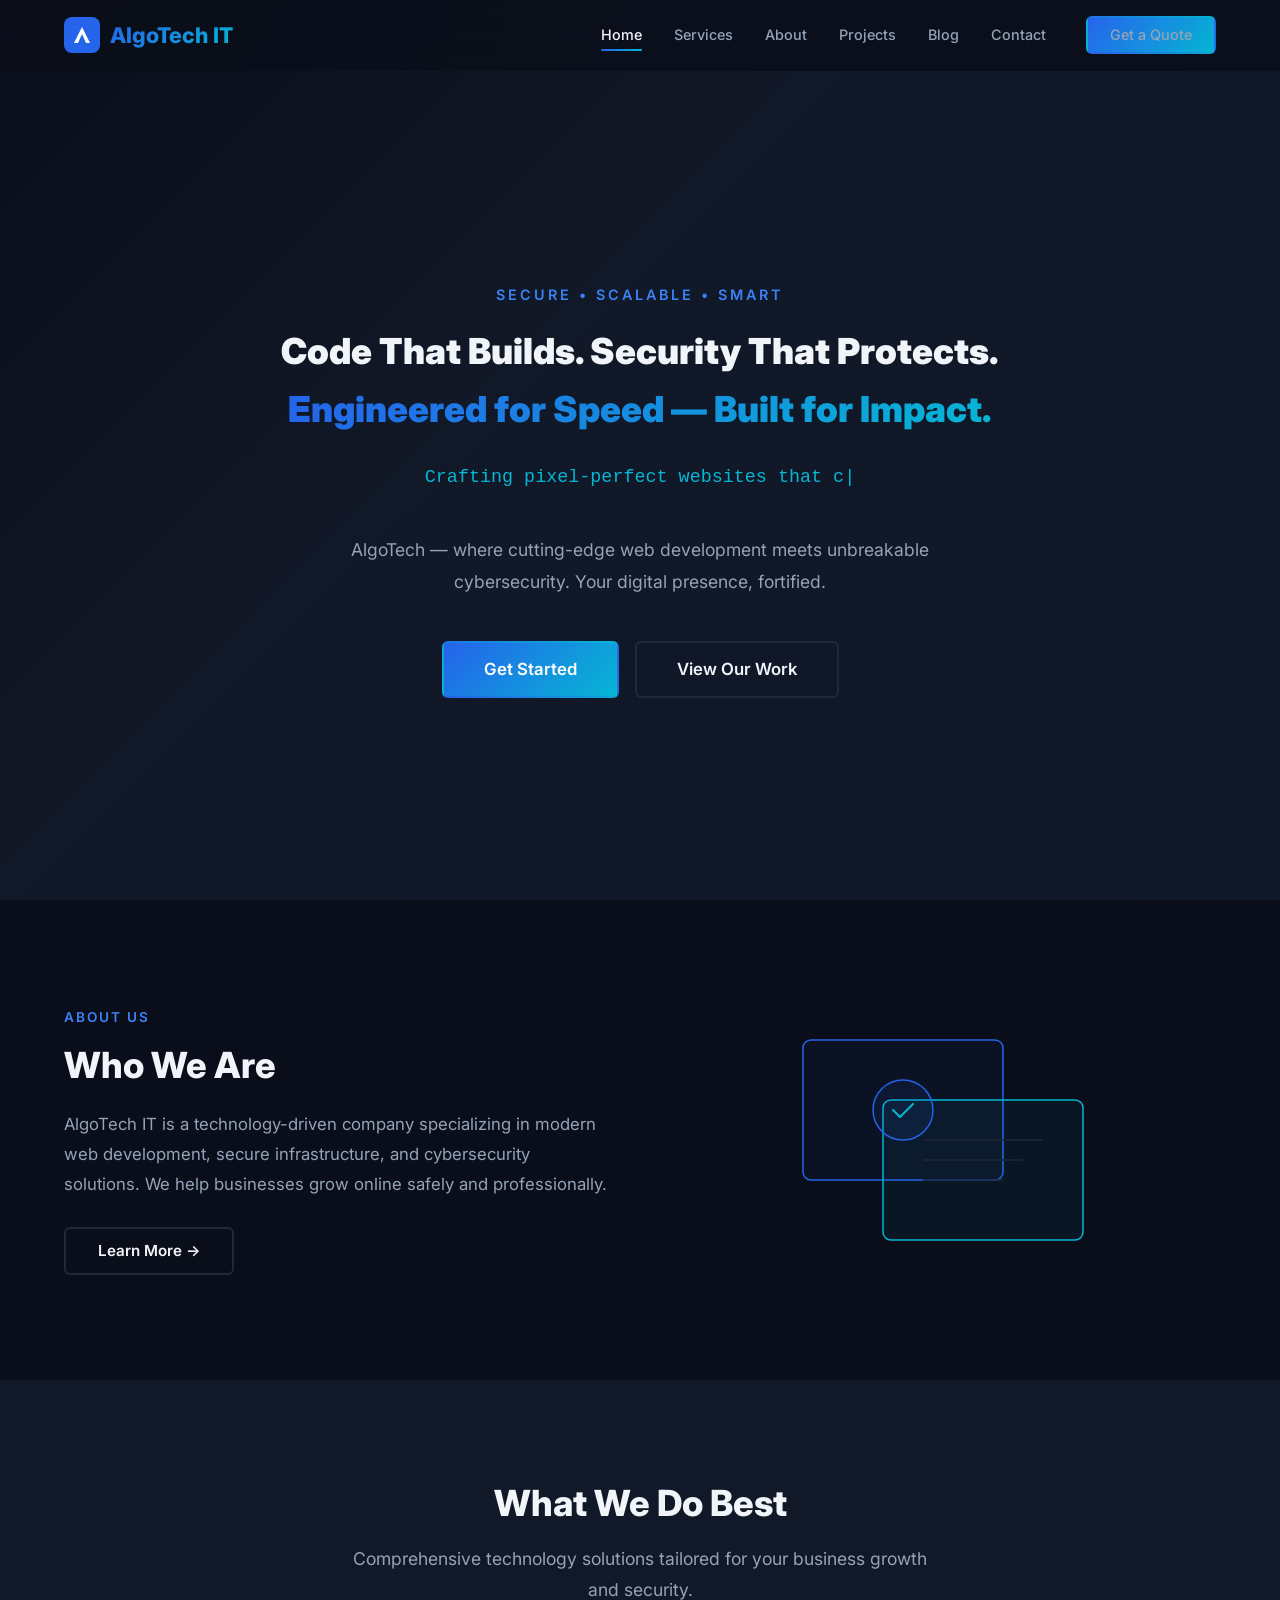
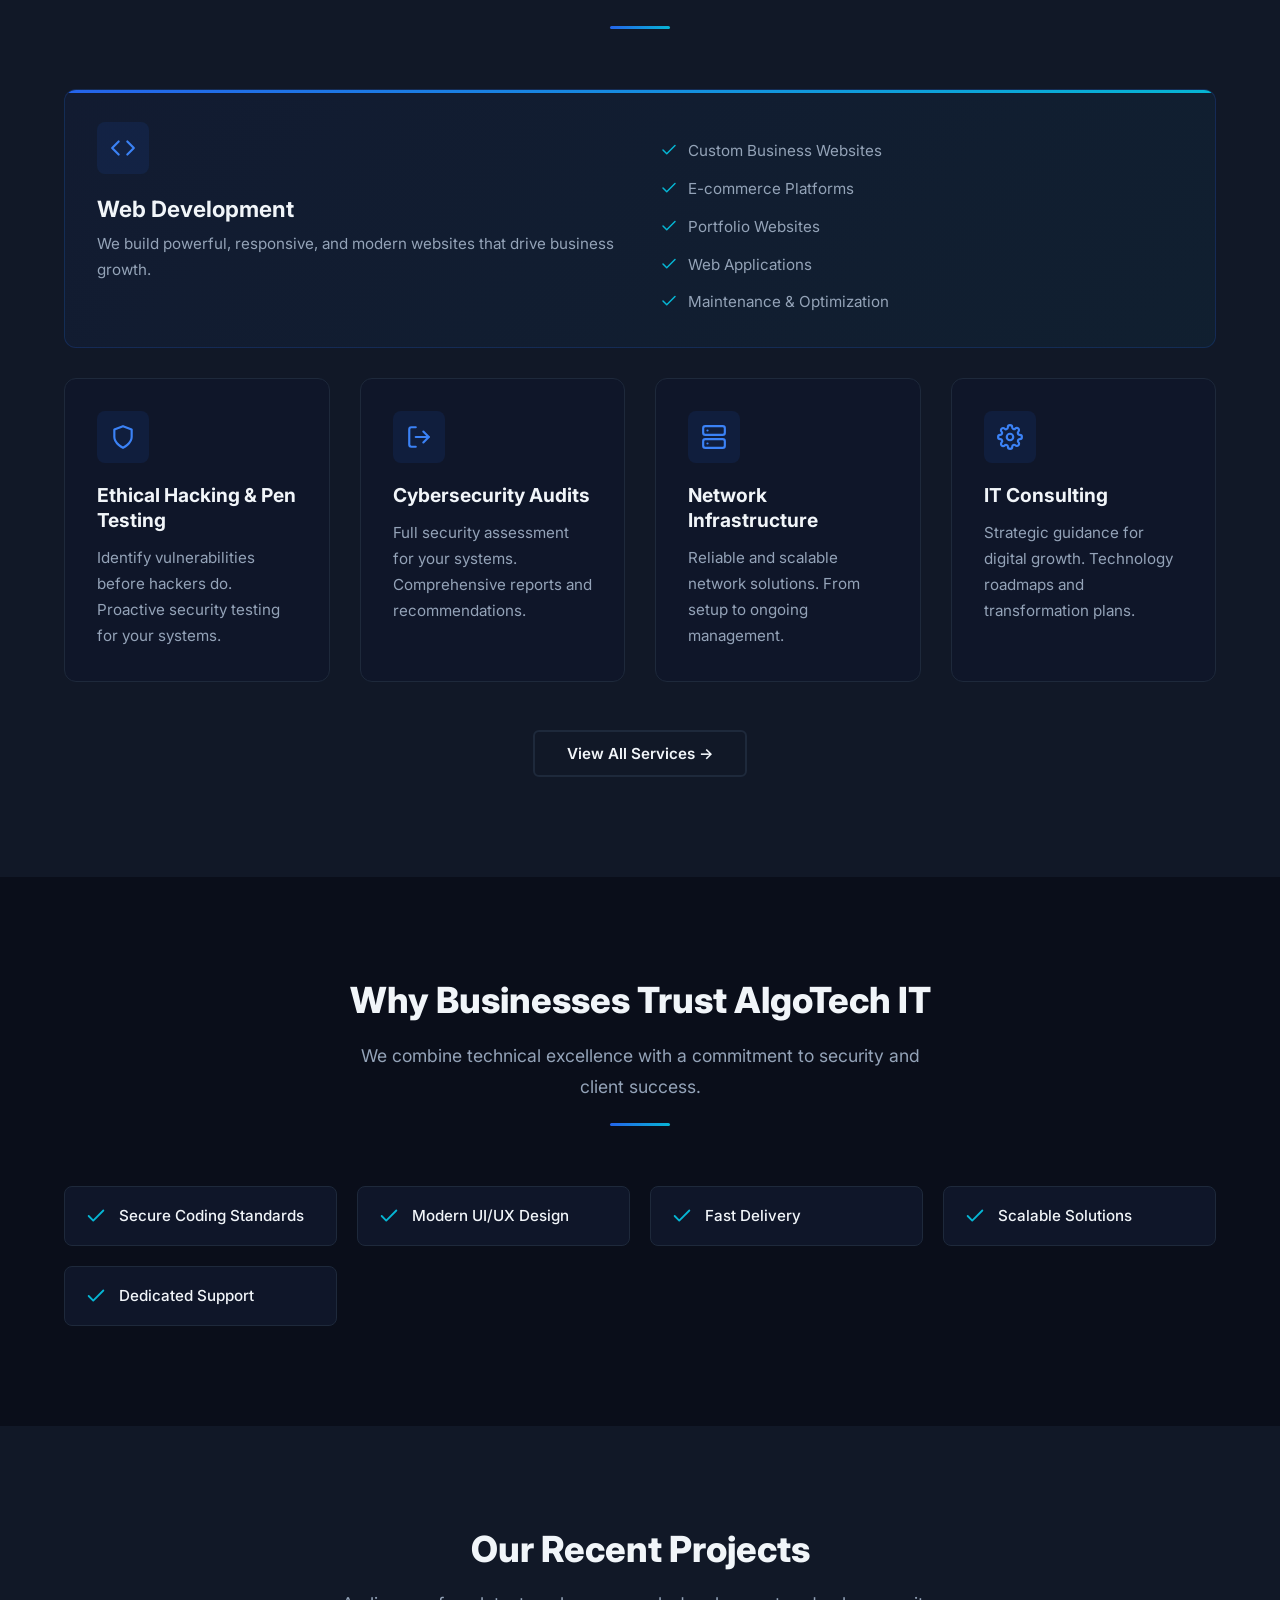
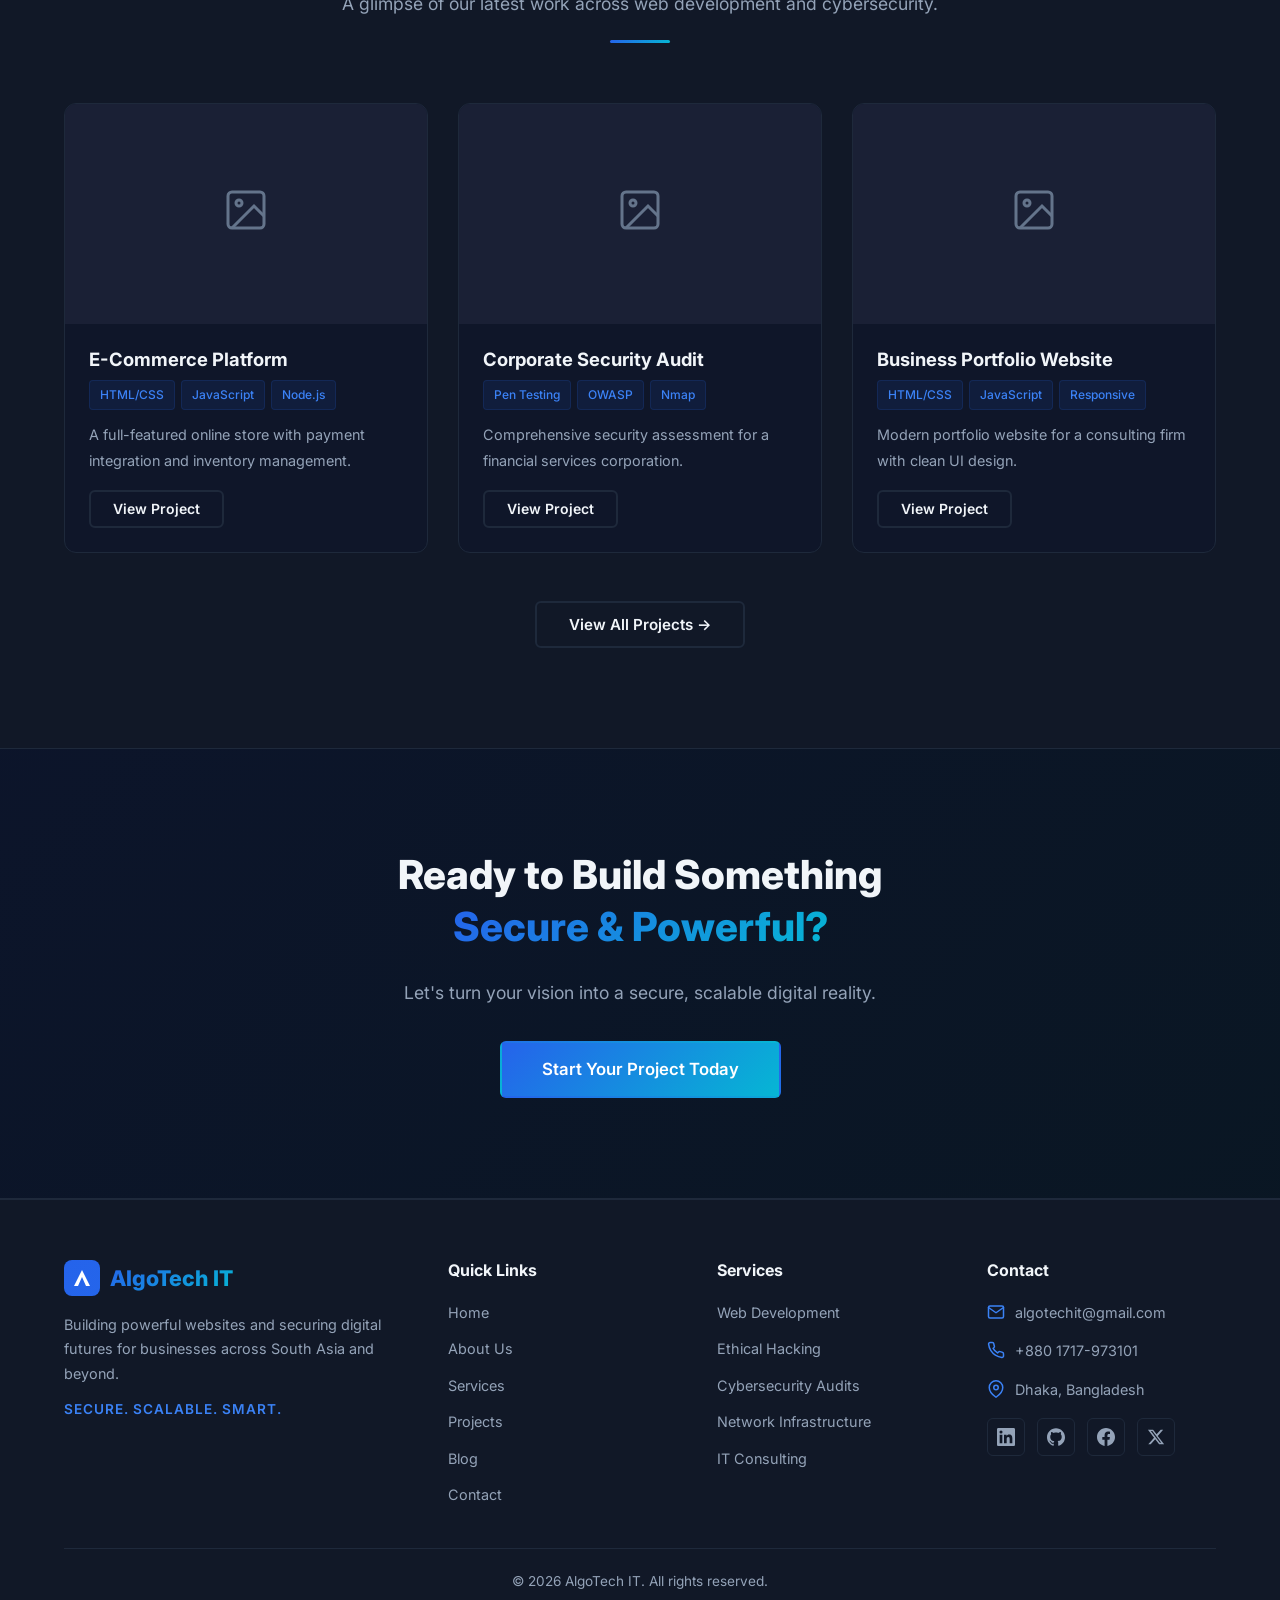
==== commit 8b8a2a89: "Hero: smaller font to keep headlines on 2 lines" ====
--- a/index.html
+++ b/index.html
@@ -72,10 +72,10 @@
           <p class="hero-animate-1" style="color: var(--accent-glow); font-weight: 600; font-size: 0.9rem; letter-spacing: 3px; text-transform: uppercase; margin-bottom: 20px;">
             Secure &bull; Scalable &bull; Smart
           </p>
-          <h1 class="hero-slide-left" style="margin-bottom: 12px; font-size: clamp(1.6rem, 3.5vw, 3.2rem);">
+          <h1 class="hero-slide-left" style="margin-bottom: 12px; font-size: clamp(1.4rem, 2.8vw, 2.8rem);">
             Code That Builds. Security That Protects.
           </h1>
-          <h1 class="hero-slide-right" style="margin-bottom: 28px; font-size: clamp(1.6rem, 3.5vw, 3.2rem);">
+          <h1 class="hero-slide-right" style="margin-bottom: 28px; font-size: clamp(1.4rem, 2.8vw, 2.8rem);">
             <span class="text-gradient">Engineered for Speed &mdash; Built for Impact.</span>
           </h1>
           <div class="hero-animate-2" style="margin-bottom: 40px; display: flex; justify-content: center;">
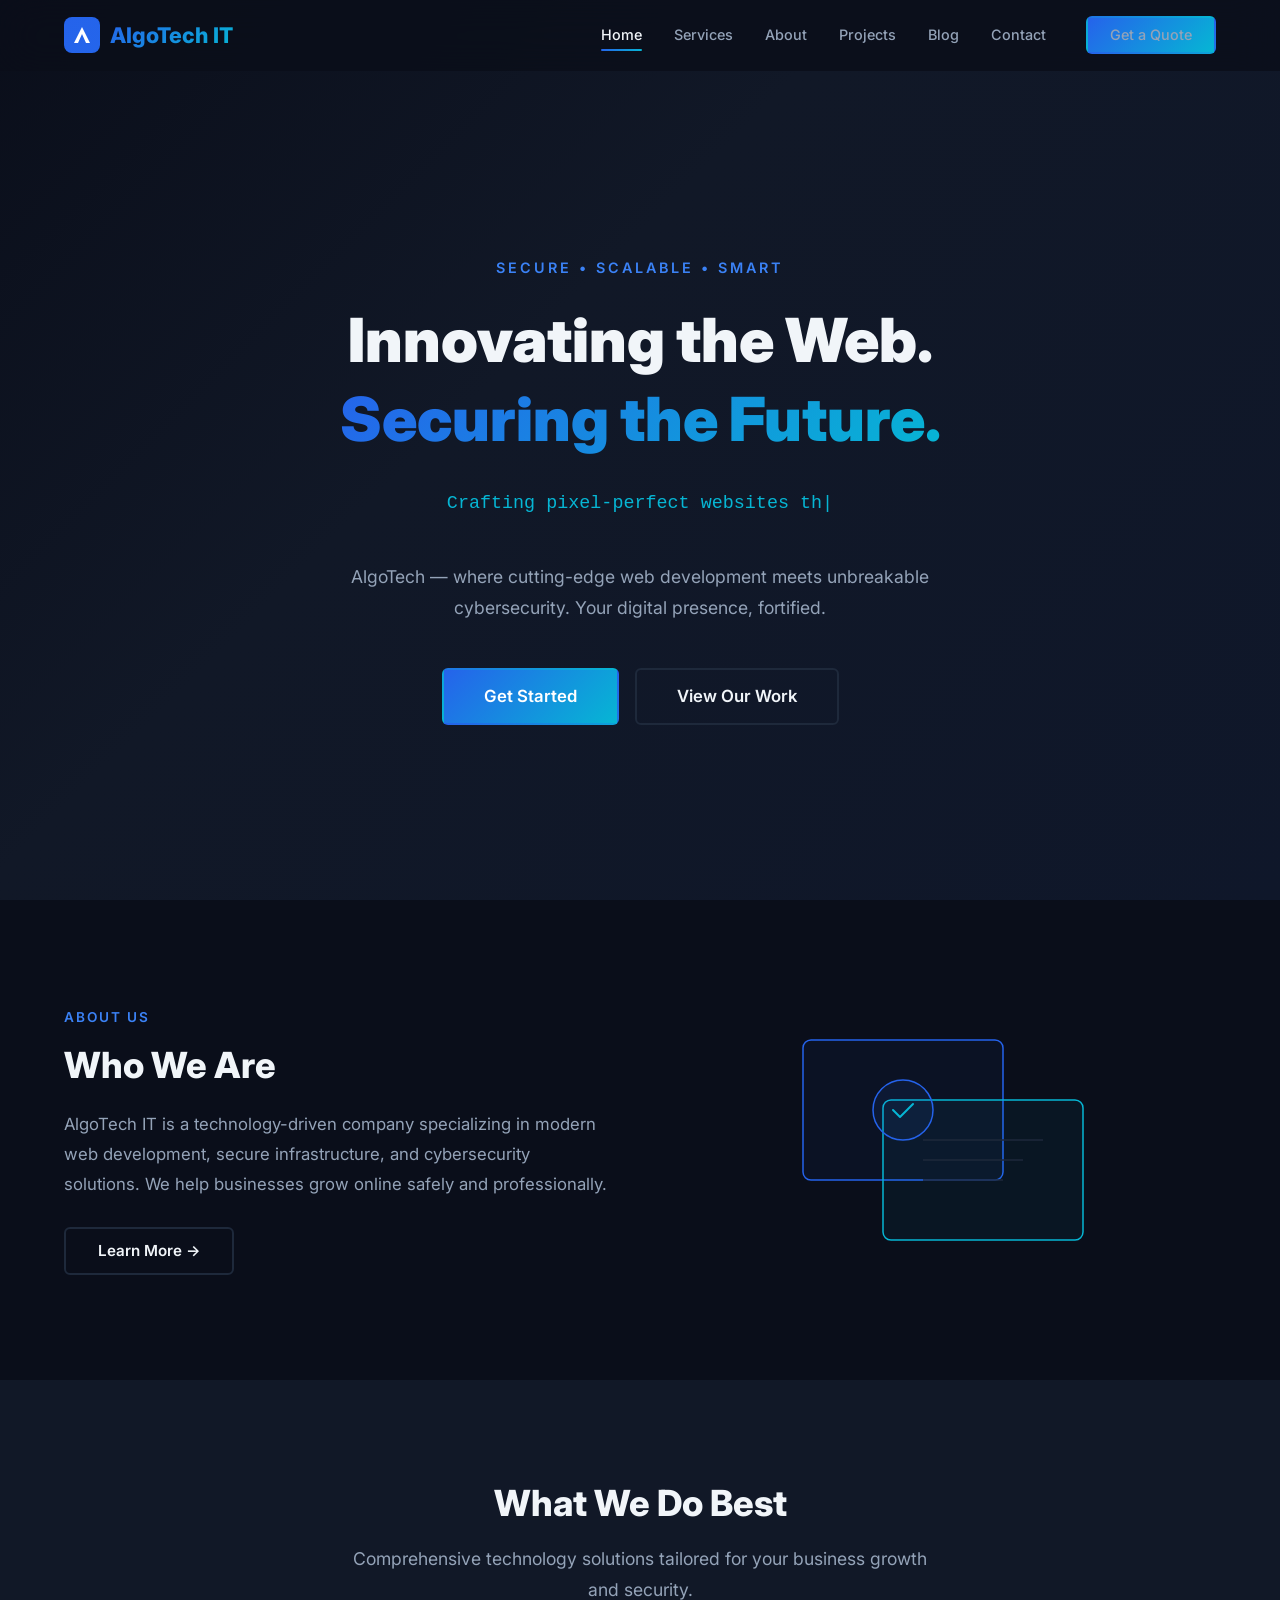
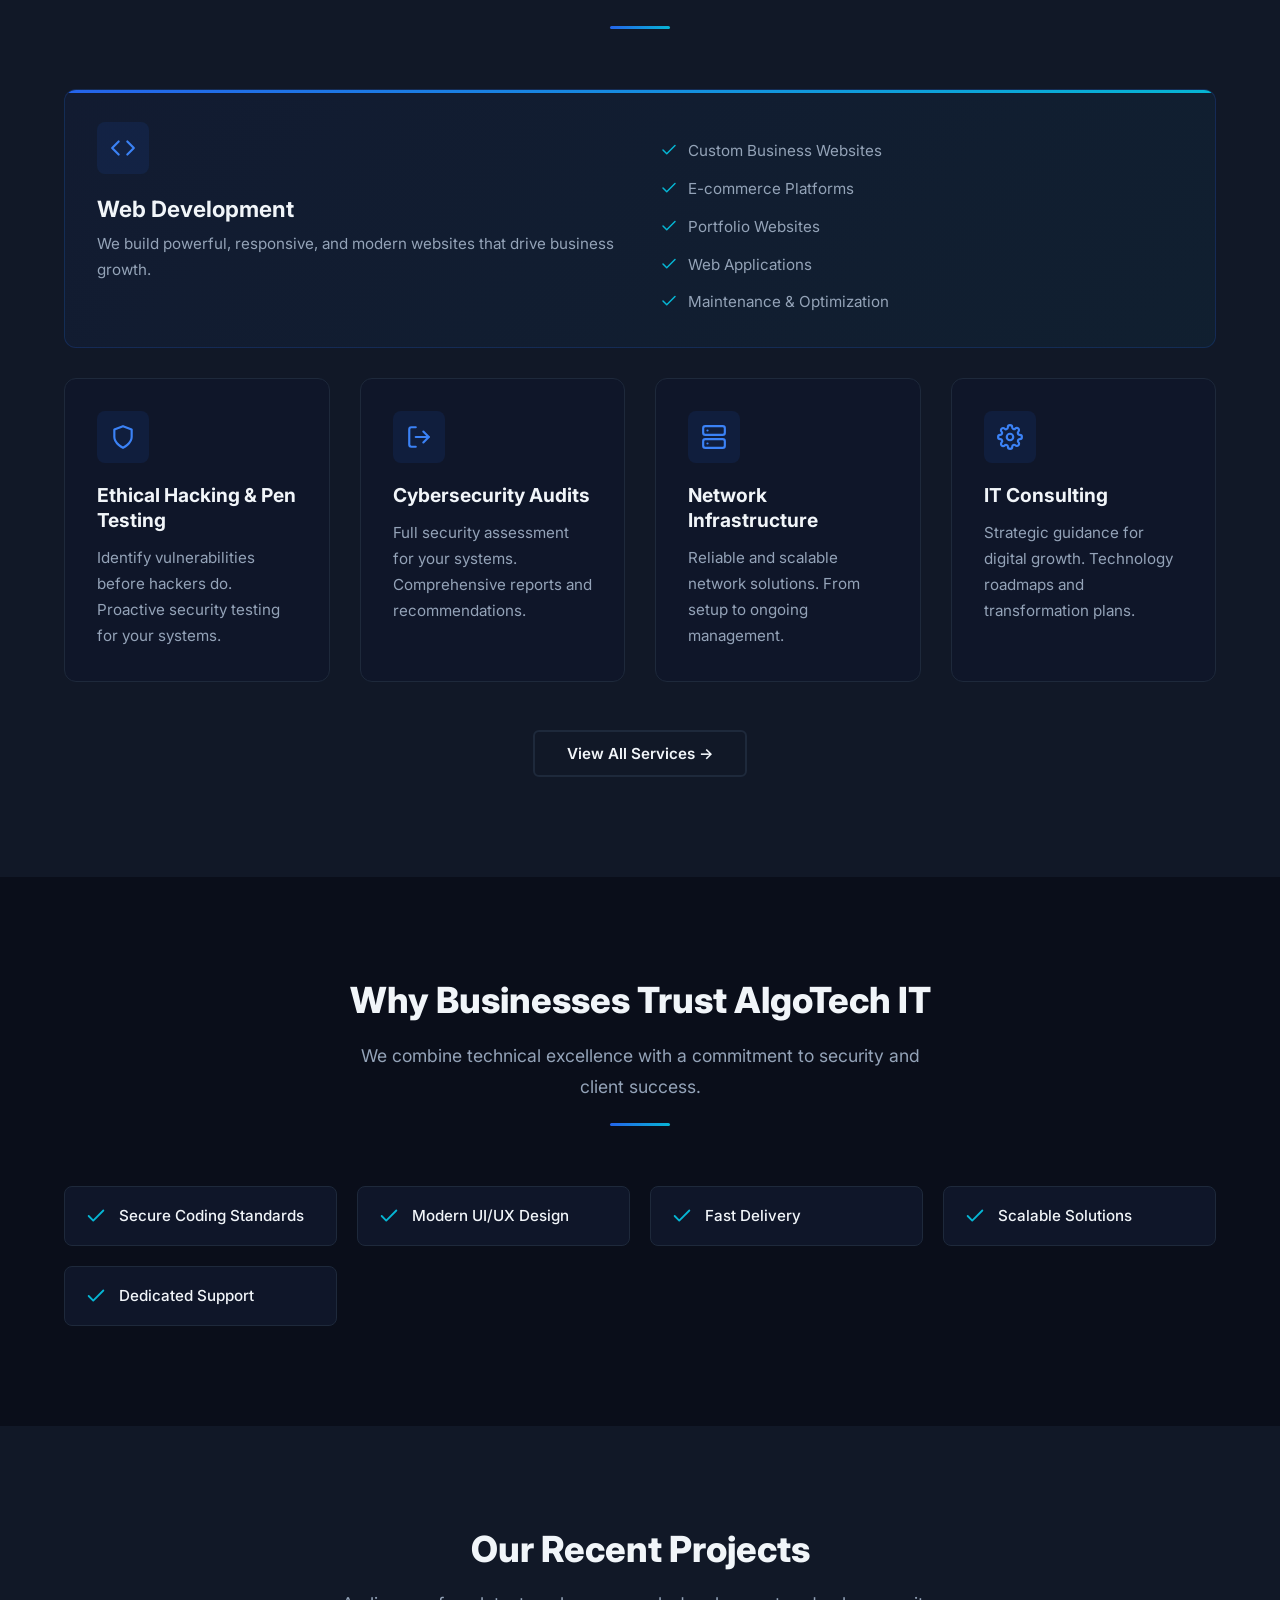
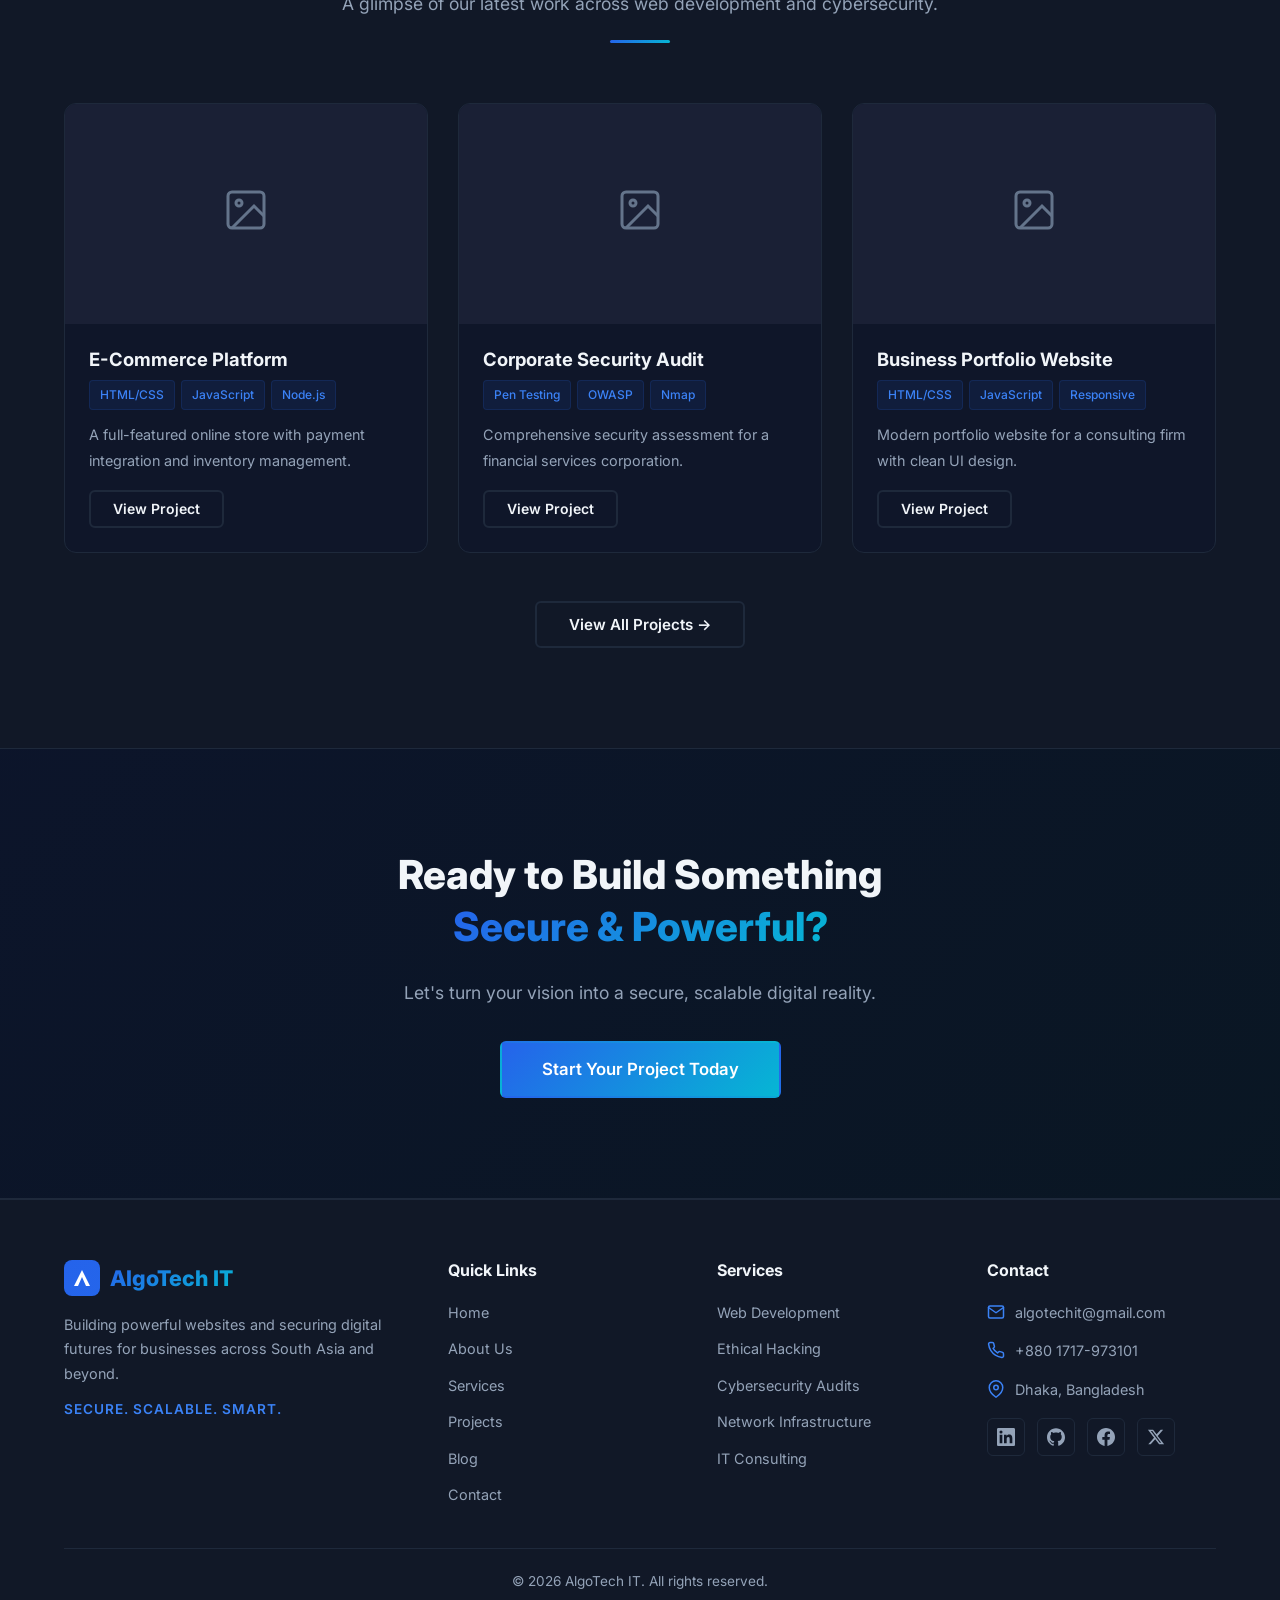
==== commit 65b77e31: "Hero: update headline text and put on single line" ====
--- a/index.html
+++ b/index.html
@@ -72,11 +72,8 @@
           <p class="hero-animate-1" style="color: var(--accent-glow); font-weight: 600; font-size: 0.9rem; letter-spacing: 3px; text-transform: uppercase; margin-bottom: 20px;">
             Secure &bull; Scalable &bull; Smart
           </p>
-          <h1 class="hero-slide-left" style="margin-bottom: 12px; font-size: clamp(1.4rem, 2.8vw, 2.8rem);">
-            Code That Builds. Security That Protects.
-          </h1>
-          <h1 class="hero-slide-right" style="margin-bottom: 28px; font-size: clamp(1.4rem, 2.8vw, 2.8rem);">
-            <span class="text-gradient">Engineered for Speed &mdash; Built for Impact.</span>
+          <h1 class="hero-animate-1" style="margin-bottom: 28px; font-size: clamp(2.2rem, 5vw, 3.8rem);">
+            Innovating the Web. <span class="text-gradient">Securing the Future.</span>
           </h1>
           <div class="hero-animate-2" style="margin-bottom: 40px; display: flex; justify-content: center;">
             <p class="typing-wrapper" style="font-size: 1.15rem; color: var(--accent-cyan); font-family: 'Courier New', monospace; min-height: 1.8em;">
--- a/css/animations.css
+++ b/css/animations.css
@@ -21,41 +21,6 @@
 .animate-on-scroll[data-delay="3"] { transition-delay: 0.3s; }
 .animate-on-scroll[data-delay="4"] { transition-delay: 0.4s; }
 .animate-on-scroll[data-delay="5"] { transition-delay: 0.5s; }
-
-/* ---------- Hero Slide Animations ---------- */
-@keyframes slideInLeft {
-  from {
-    opacity: 0;
-    transform: translateX(-60px);
-  }
-  to {
-    opacity: 1;
-    transform: translateX(0);
-  }
-}
-
-@keyframes slideInRight {
-  from {
-    opacity: 0;
-    transform: translateX(60px);
-  }
-  to {
-    opacity: 1;
-    transform: translateX(0);
-  }
-}
-
-.hero-slide-left {
-  opacity: 0;
-  animation: slideInLeft 0.9s cubic-bezier(0.16, 1, 0.3, 1) forwards;
-  animation-delay: 0.2s;
-}
-
-.hero-slide-right {
-  opacity: 0;
-  animation: slideInRight 0.9s cubic-bezier(0.16, 1, 0.3, 1) forwards;
-  animation-delay: 0.5s;
-}
 
 /* ---------- Typing Animation ---------- */
 .typing-wrapper {
